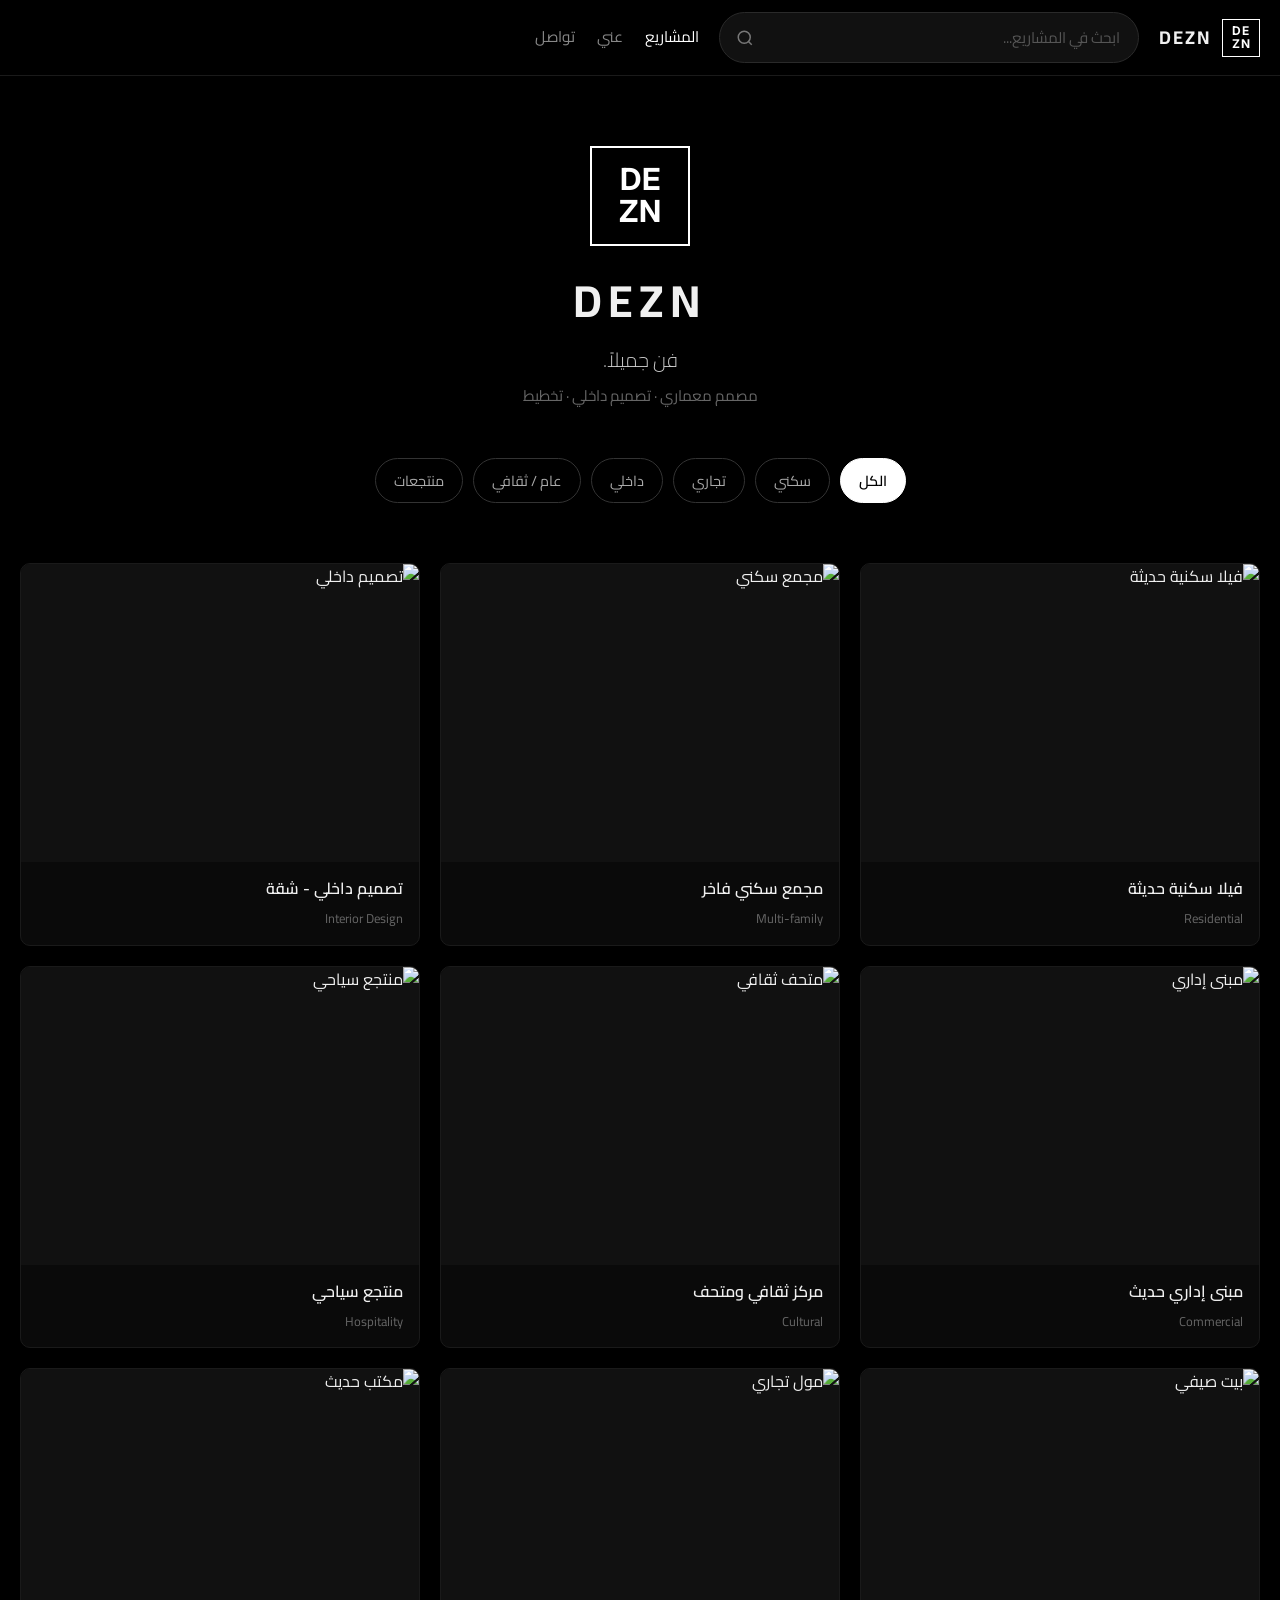
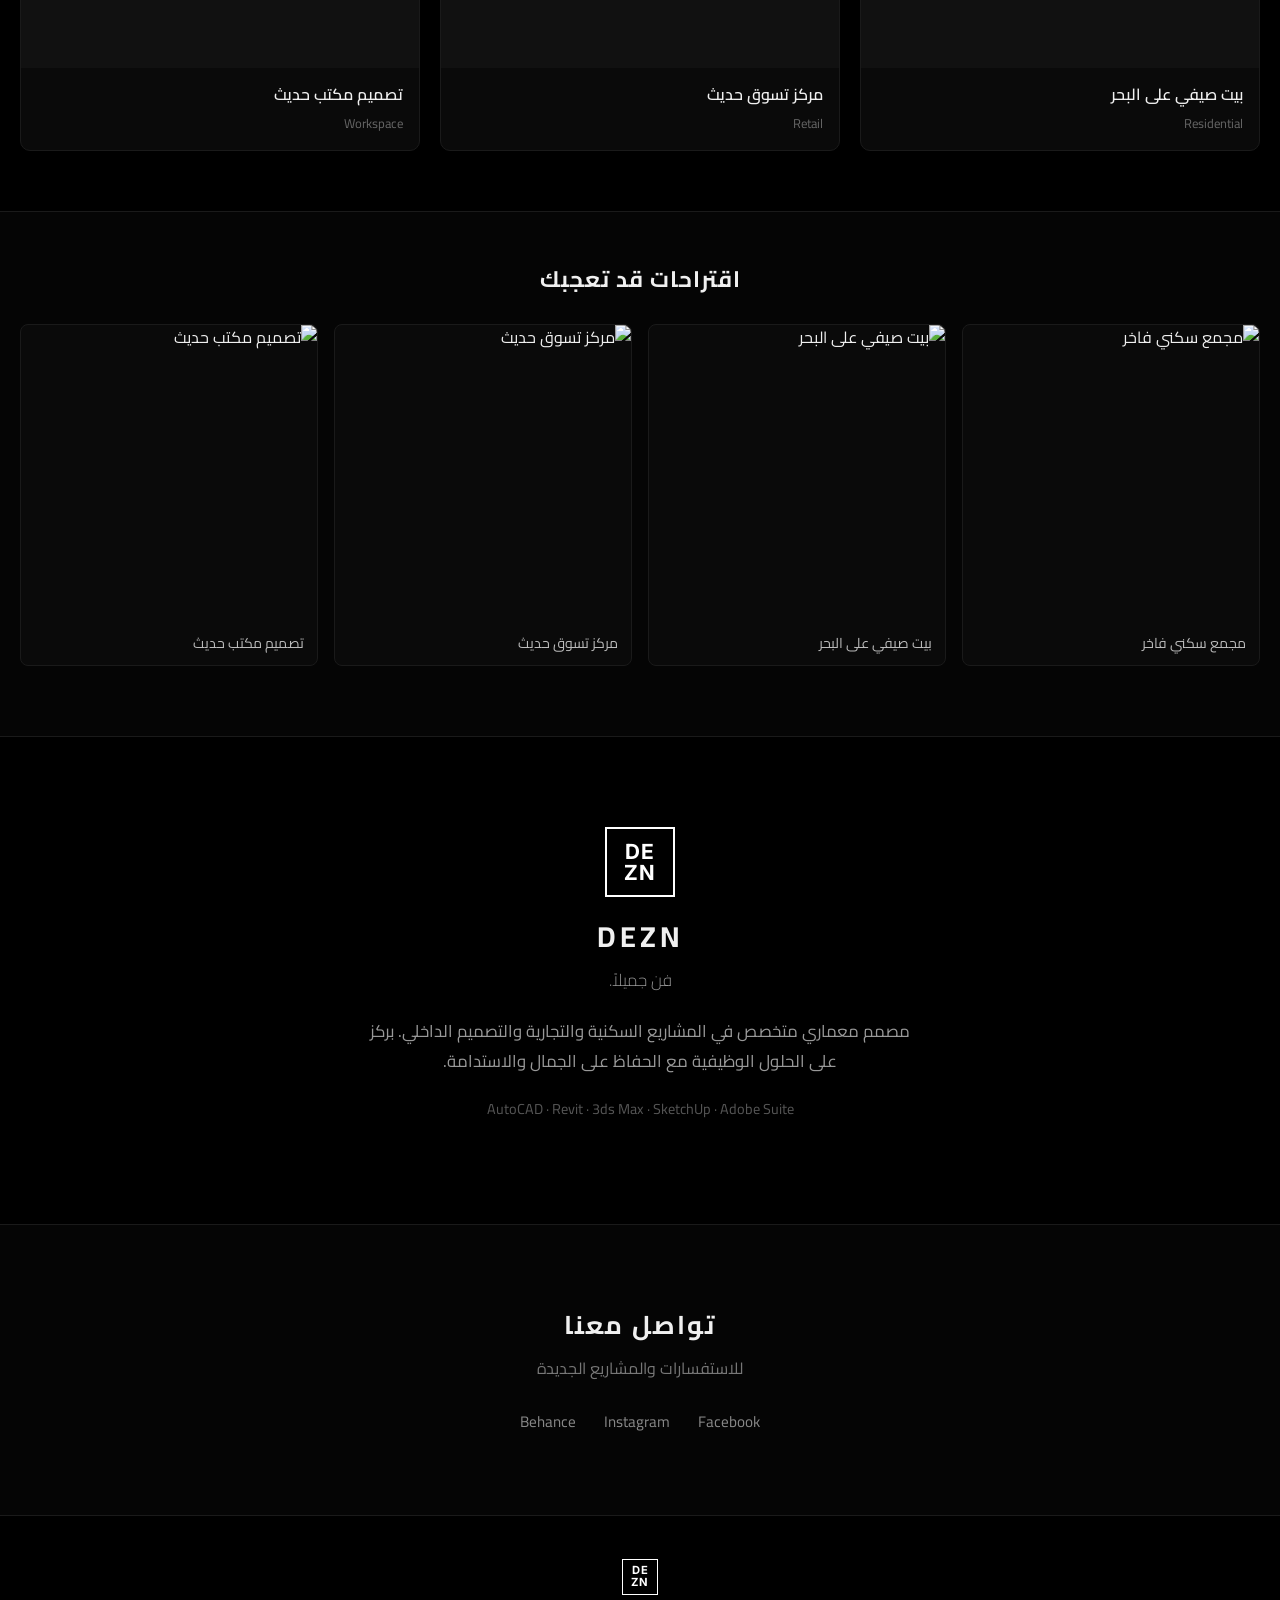
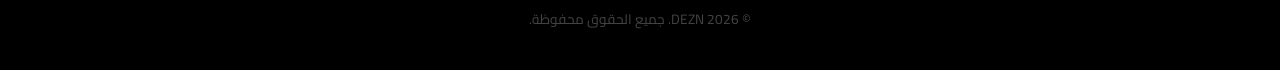
==== index.html @ ad0b00a6 "dezn-portfolio" ====
<!DOCTYPE html>
<html lang="ar" dir="rtl">
<head>
  <meta charset="UTF-8">
  <meta name="viewport" content="width=device-width, initial-scale=1.0">
  <title>DEZN | مصمم معماري</title>
  <meta name="description" content="DEZN - مصمم معماري. فن جميلاً.">
  <link rel="stylesheet" href="style.css">
  <link rel="preconnect" href="https://fonts.googleapis.com">
  <link rel="preconnect" href="https://fonts.gstatic.com" crossorigin>
  <link href="https://fonts.googleapis.com/css2?family=Cairo:wght@300;400;600;700&family=Inter:wght@400;600;700&display=swap" rel="stylesheet">
</head>
<body>
  <header class="header">
    <div class="container header-inner">
      <a href="index.html" class="logo">
        <div class="logo-box">DE<br>ZN</div>
        <span class="logo-text">DEZN</span>
      </a>
      
      <div class="search-box">
        <input type="text" id="searchInput" placeholder="ابحث في المشاريع..." autocomplete="off">
        <button id="searchBtn" aria-label="بحث">
          <svg width="18" height="18" viewBox="0 0 24 24" fill="none" stroke="currentColor" stroke-width="2">
            <circle cx="11" cy="11" r="8"></circle>
            <path d="m21 21-4.35-4.35"></path>
          </svg>
        </button>
      </div>

      <nav class="nav">
        <a href="index.html" class="active">المشاريع</a>
        <a href="#about">عني</a>
        <a href="#contact">تواصل</a>
      </nav>
    </div>
  </header>

  <section class="hero">
    <div class="container">
      <div class="hero-logo">
        <div class="logo-box large">DE<br>ZN</div>
      </div>
      <h1>DEZN</h1>
      <p class="tagline">فن جميلاً.</p>
      <p class="subtitle">مصمم معماري · تصميم داخلي · تخطيط</p>
    </div>
  </section>

  <section class="filters-section">
    <div class="container">
      <div class="filters">
        <button class="filter-btn active" data-filter="all">الكل</button>
        <button class="filter-btn" data-filter="residential">سكني</button>
        <button class="filter-btn" data-filter="commercial">تجاري</button>
        <button class="filter-btn" data-filter="interior">داخلي</button>
        <button class="filter-btn" data-filter="public">عام / ثقافي</button>
        <button class="filter-btn" data-filter="landscape">منتجعات</button>
      </div>
      <p id="resultsInfo" class="results-info"></p>
    </div>
  </section>

  <section class="projects">
    <div class="container">
      <div class="projects-grid" id="projectsGrid">

        <a href="project.html" class="project-card" data-category="residential" data-tags="فيلا سكنية حديثة منزل">
          <div class="project-image">
            <img src="https://images.unsplash.com/photo-1487958449943-2429e8be8624?w=800&h=600&fit=crop" alt="فيلا سكنية حديثة" loading="lazy">
          </div>
          <div class="project-info">
            <h3>فيلا سكنية حديثة</h3>
            <span>Residential</span>
          </div>
        </a>

        <a href="project.html" class="project-card" data-category="residential" data-tags="مجمع سكني فاخر شقق">
          <div class="project-image">
            <img src="https://images.unsplash.com/photo-1600585154340-be6161a56a0c?w=800&h=600&fit=crop" alt="مجمع سكني" loading="lazy">
          </div>
          <div class="project-info">
            <h3>مجمع سكني فاخر</h3>
            <span>Multi-family</span>
          </div>
        </a>

        <a href="project.html" class="project-card" data-category="interior" data-tags="تصميم داخلي شقة">
          <div class="project-image">
            <img src="https://images.unsplash.com/photo-1600607687939-ce8a6c25118c?w=800&h=600&fit=crop" alt="تصميم داخلي" loading="lazy">
          </div>
          <div class="project-info">
            <h3>تصميم داخلي - شقة</h3>
            <span>Interior Design</span>
          </div>
        </a>

        <a href="project.html" class="project-card" data-category="commercial" data-tags="مبنى إداري مكتب">
          <div class="project-image">
            <img src="https://images.unsplash.com/photo-1497366216548-37526070297c?w=800&h=600&fit=crop" alt="مبنى إداري" loading="lazy">
          </div>
          <div class="project-info">
            <h3>مبنى إداري حديث</h3>
            <span>Commercial</span>
          </div>
        </a>

        <a href="project.html" class="project-card" data-category="public" data-tags="مركز ثقافي متحف">
          <div class="project-image">
            <img src="https://images.unsplash.com/photo-1600566753086-00f18fb6b3ea?w=800&h=600&fit=crop" alt="متحف ثقافي" loading="lazy">
          </div>
          <div class="project-info">
            <h3>مركز ثقافي ومتحف</h3>
            <span>Cultural</span>
          </div>
        </a>

        <a href="project.html" class="project-card" data-category="landscape" data-tags="منتجع سياحي">
          <div class="project-image">
            <img src="https://images.unsplash.com/photo-1600047509807-ba8f99d2cdde?w=800&h=600&fit=crop" alt="منتجع سياحي" loading="lazy">
          </div>
          <div class="project-info">
            <h3>منتجع سياحي</h3>
            <span>Hospitality</span>
          </div>
        </a>

        <a href="project.html" class="project-card" data-category="residential" data-tags="بيت صيفي">
          <div class="project-image">
            <img src="https://images.unsplash.com/photo-1600596542815-ffad4c1539a9?w=800&h=600&fit=crop" alt="بيت صيفي" loading="lazy">
          </div>
          <div class="project-info">
            <h3>بيت صيفي على البحر</h3>
            <span>Residential</span>
          </div>
        </a>

        <a href="project.html" class="project-card" data-category="commercial" data-tags="مول تجاري">
          <div class="project-image">
            <img src="https://images.unsplash.com/photo-1486406146926-c627a92ad1ab?w=800&h=600&fit=crop" alt="مول تجاري" loading="lazy">
          </div>
          <div class="project-info">
            <h3>مركز تسوق حديث</h3>
            <span>Retail</span>
          </div>
        </a>

        <a href="project.html" class="project-card" data-category="interior" data-tags="مكتب تصميم">
          <div class="project-image">
            <img src="https://images.unsplash.com/photo-1497366754035-f200968a6e72?w=800&h=600&fit=crop" alt="مكتب حديث" loading="lazy">
          </div>
          <div class="project-info">
            <h3>تصميم مكتب حديث</h3>
            <span>Workspace</span>
          </div>
        </a>

      </div>

      <div id="noResults" class="no-results" style="display: none;">
        <p>مفيش نتائج مطابقة لبحثك</p>
        <button onclick="resetAll()">عرض كل المشاريع</button>
      </div>
    </div>
  </section>

  <section class="suggestions" id="suggestionsSection">
    <div class="container">
      <h2 class="section-title">اقتراحات قد تعجبك</h2>
      <div class="suggestions-grid" id="suggestionsGrid"></div>
    </div>
  </section>

  <section id="about" class="about">
    <div class="container">
      <div class="about-content">
        <div class="logo-box medium">DE<br>ZN</div>
        <h2>DEZN</h2>
        <p class="tagline">فن جميلاً.</p>
        <p>
          مصمم معماري متخصص في المشاريع السكنية والتجارية والتصميم الداخلي.
          بركز على الحلول الوظيفية مع الحفاظ على الجمال والاستدامة.
        </p>
        <p class="tools">AutoCAD · Revit · 3ds Max · SketchUp · Adobe Suite</p>
      </div>
    </div>
  </section>

  <section id="contact" class="contact">
    <div class="container">
      <h2>تواصل معنا</h2>
      <p>للاستفسارات والمشاريع الجديدة</p>
      <div class="socials">
        <a href="https://www.facebook.com/Dezn1/" target="_blank" rel="noopener">Facebook</a>
        <a href="#" target="_blank">Instagram</a>
        <a href="#" target="_blank">Behance</a>
      </div>
    </div>
  </section>

  <footer class="footer">
    <div class="container">
      <div class="footer-logo">
        <div class="logo-box small">DE<br>ZN</div>
      </div>
      <p>© 2026 DEZN. جميع الحقوق محفوظة.</p>
    </div>
  </footer>

  <script src="script.js"></script>
</body>
</html>
---- style.css ----
* { margin: 0; padding: 0; box-sizing: border-box; }

body {
  font-family: 'Cairo', 'Inter', sans-serif;
  background-color: #000;
  color: #f0f0f0;
  line-height: 1.6;
  direction: rtl;
}

a { text-decoration: none; color: inherit; }
img { max-width: 100%; display: block; }

.container {
  max-width: 1280px;
  margin: 0 auto;
  padding: 0 20px;
}

/* Logo Box - matching Facebook DEZN style */
.logo-box {
  display: inline-flex;
  align-items: center;
  justify-content: center;
  border: 2px solid #fff;
  font-family: 'Inter', sans-serif;
  font-weight: 700;
  line-height: 1.05;
  text-align: center;
  letter-spacing: 1px;
  color: #fff;
  background: transparent;
}

.logo-box.small { width: 36px; height: 36px; font-size: 0.7rem; border-width: 1.5px; }
.logo-box.medium { width: 70px; height: 70px; font-size: 1.3rem; border-width: 2px; margin-bottom: 16px; }
.logo-box.large { width: 100px; height: 100px; font-size: 1.9rem; border-width: 2.5px; margin-bottom: 20px; }

/* Header */
.header {
  position: sticky;
  top: 0;
  background: rgba(0, 0, 0, 0.92);
  backdrop-filter: blur(14px);
  border-bottom: 1px solid #1a1a1a;
  z-index: 100;
  padding: 12px 0;
}

.header-inner {
  display: flex;
  align-items: center;
  gap: 20px;
}

.logo {
  display: flex;
  align-items: center;
  gap: 10px;
}

.logo .logo-box {
  width: 38px;
  height: 38px;
  font-size: 0.75rem;
  border-width: 1.5px;
}

.logo-text {
  font-weight: 700;
  font-size: 1.15rem;
  letter-spacing: 2px;
}

.search-box {
  flex: 1;
  max-width: 420px;
  display: flex;
  background: #111;
  border: 1px solid #2a2a2a;
  border-radius: 50px;
  overflow: hidden;
  transition: border-color 0.25s;
}

.search-box:focus-within { border-color: #555; }

.search-box input {
  flex: 1;
  background: transparent;
  border: none;
  outline: none;
  padding: 10px 18px;
  color: #fff;
  font-family: 'Cairo', sans-serif;
  font-size: 0.95rem;
}

.search-box input::placeholder { color: #555; }

.search-box button {
  background: transparent;
  border: none;
  padding: 0 16px;
  color: #777;
  cursor: pointer;
  display: flex;
  align-items: center;
}

.search-box button:hover { color: #fff; }

.nav { display: flex; gap: 22px; }
.nav a { font-size: 0.95rem; color: #888; transition: color 0.25s; }
.nav a:hover, .nav a.active { color: #fff; }

/* Hero */
.hero {
  padding: 70px 0 40px;
  text-align: center;
  background: #000;
}

.hero-logo { display: flex; justify-content: center; }

.hero h1 {
  font-size: 2.8rem;
  font-weight: 700;
  letter-spacing: 6px;
  margin-bottom: 6px;
}

.tagline {
  font-size: 1.25rem;
  color: #ccc;
  font-weight: 300;
  margin-bottom: 8px;
}

.subtitle { font-size: 0.95rem; color: #666; }

/* Filters */
.filters-section { padding: 10px 0 20px; }

.filters {
  display: flex;
  flex-wrap: wrap;
  gap: 10px;
  justify-content: center;
  margin-bottom: 10px;
}

.filter-btn {
  background: transparent;
  border: 1px solid #333;
  color: #aaa;
  padding: 8px 18px;
  border-radius: 50px;
  font-family: 'Cairo', sans-serif;
  font-size: 0.9rem;
  cursor: pointer;
  transition: all 0.25s;
}

.filter-btn:hover { border-color: #666; color: #fff; }

.filter-btn.active {
  background: #fff;
  color: #000;
  border-color: #fff;
  font-weight: 600;
}

.results-info {
  text-align: center;
  color: #666;
  font-size: 0.9rem;
  min-height: 20px;
}

/* Projects */
.projects { padding: 10px 0 60px; }

.projects-grid {
  display: grid;
  grid-template-columns: repeat(3, 1fr);
  gap: 20px;
}

.project-card {
  background: #0a0a0a;
  border: 1px solid #1a1a1a;
  border-radius: 10px;
  overflow: hidden;
  transition: transform 0.3s, border-color 0.3s;
  display: block;
}

.project-card:hover {
  transform: translateY(-5px);
  border-color: #333;
}

.project-card.hidden { display: none; }

.project-image {
  aspect-ratio: 4 / 3;
  overflow: hidden;
  background: #111;
}

.project-image img {
  width: 100%;
  height: 100%;
  object-fit: cover;
  transition: transform 0.5s;
}

.project-card:hover .project-image img { transform: scale(1.05); }

.project-info { padding: 14px 16px; }
.project-info h3 { font-size: 1rem; font-weight: 600; margin-bottom: 3px; }
.project-info span { font-size: 0.8rem; color: #666; }

.no-results {
  text-align: center;
  padding: 60px 20px;
  color: #666;
}

.no-results button {
  margin-top: 16px;
  background: #fff;
  color: #000;
  border: none;
  padding: 10px 24px;
  border-radius: 50px;
  font-family: 'Cairo', sans-serif;
  font-weight: 600;
  cursor: pointer;
}

/* Suggestions */
.suggestions {
  padding: 50px 0 70px;
  background: #050505;
  border-top: 1px solid #1a1a1a;
}

.section-title {
  font-size: 1.4rem;
  margin-bottom: 26px;
  text-align: center;
  letter-spacing: 1px;
}

.suggestions-grid {
  display: grid;
  grid-template-columns: repeat(4, 1fr);
  gap: 16px;
}

.suggestion-card {
  background: #0a0a0a;
  border: 1px solid #1a1a1a;
  border-radius: 8px;
  overflow: hidden;
  transition: transform 0.25s, border-color 0.25s;
}

.suggestion-card:hover {
  transform: translateY(-4px);
  border-color: #333;
}

.suggestion-card img {
  width: 100%;
  aspect-ratio: 1;
  object-fit: cover;
}

.suggestion-card p {
  padding: 11px 13px;
  font-size: 0.88rem;
  color: #bbb;
}

/* About */
.about {
  padding: 90px 0;
  text-align: center;
  border-top: 1px solid #1a1a1a;
}

.about-content { max-width: 560px; margin: 0 auto; }

.about h2 {
  font-size: 1.8rem;
  letter-spacing: 4px;
  margin-bottom: 6px;
}

.about .tagline { margin-bottom: 20px; }

.about p {
  color: #999;
  font-size: 1.05rem;
  line-height: 1.8;
  margin-bottom: 12px;
}

.about .tools {
  color: #555;
  font-size: 0.9rem;
  margin-top: 20px;
}

/* Contact */
.contact {
  padding: 80px 0;
  text-align: center;
  background: #050505;
  border-top: 1px solid #1a1a1a;
}

.contact h2 {
  font-size: 1.6rem;
  margin-bottom: 10px;
  letter-spacing: 2px;
}

.contact p { color: #777; margin-bottom: 28px; }

.socials {
  display: flex;
  justify-content: center;
  gap: 28px;
}

.socials a {
  color: #888;
  font-size: 0.95rem;
  transition: color 0.25s;
  border-bottom: 1px solid transparent;
}

.socials a:hover {
  color: #fff;
  border-bottom-color: #fff;
}

/* Footer */
.footer {
  padding: 40px 0;
  border-top: 1px solid #1a1a1a;
  text-align: center;
}

.footer-logo { margin-bottom: 14px; }
.footer p { font-size: 0.85rem; color: #444; }

/* Project Page */
.project-hero {
  padding: 50px 0 30px;
  text-align: center;
}

.project-hero h1 { font-size: 2.2rem; margin-bottom: 8px; }
.project-hero .meta { color: #666; font-size: 0.95rem; }

.project-content {
  max-width: 900px;
  margin: 0 auto;
  padding: 0 20px 60px;
}

.project-content img {
  width: 100%;
  border-radius: 8px;
  margin-bottom: 26px;
  border: 1px solid #1a1a1a;
}

.project-content p {
  color: #aaa;
  font-size: 1.05rem;
  line-height: 1.85;
  margin-bottom: 16px;
}

.back-link {
  display: inline-block;
  margin-bottom: 24px;
  color: #666;
  font-size: 0.95rem;
  transition: color 0.25s;
}

.back-link:hover { color: #fff; }

/* Responsive */
@media (max-width: 1000px) {
  .projects-grid { grid-template-columns: repeat(2, 1fr); }
  .suggestions-grid { grid-template-columns: repeat(3, 1fr); }
  .header-inner { flex-wrap: wrap; }
  .search-box { order: 3; max-width: 100%; width: 100%; }
}

@media (max-width: 640px) {
  .projects-grid { grid-template-columns: 1fr; }
  .suggestions-grid { grid-template-columns: repeat(2, 1fr); }
  .hero h1 { font-size: 2.1rem; letter-spacing: 4px; }
  .logo-text { display: none; }
  .nav { gap: 14px; }
  .filter-btn { padding: 7px 14px; font-size: 0.85rem; }
}
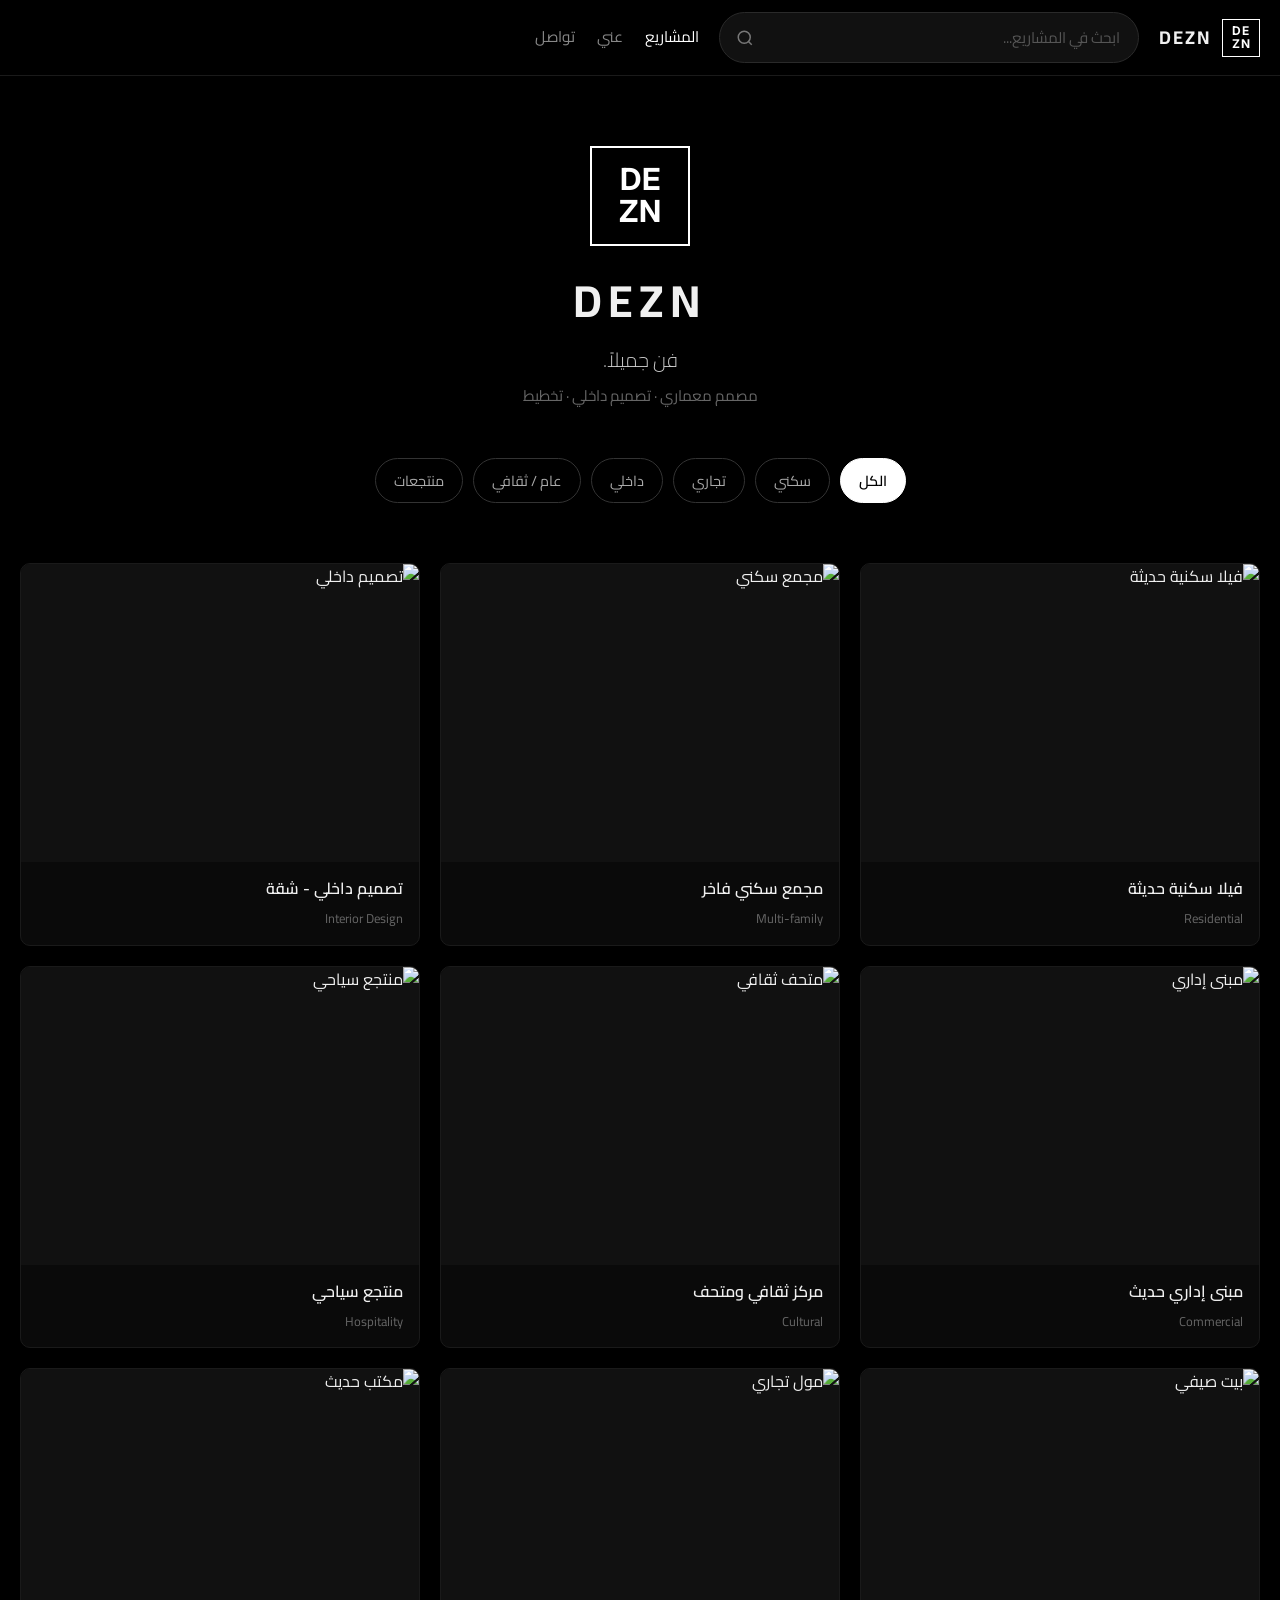
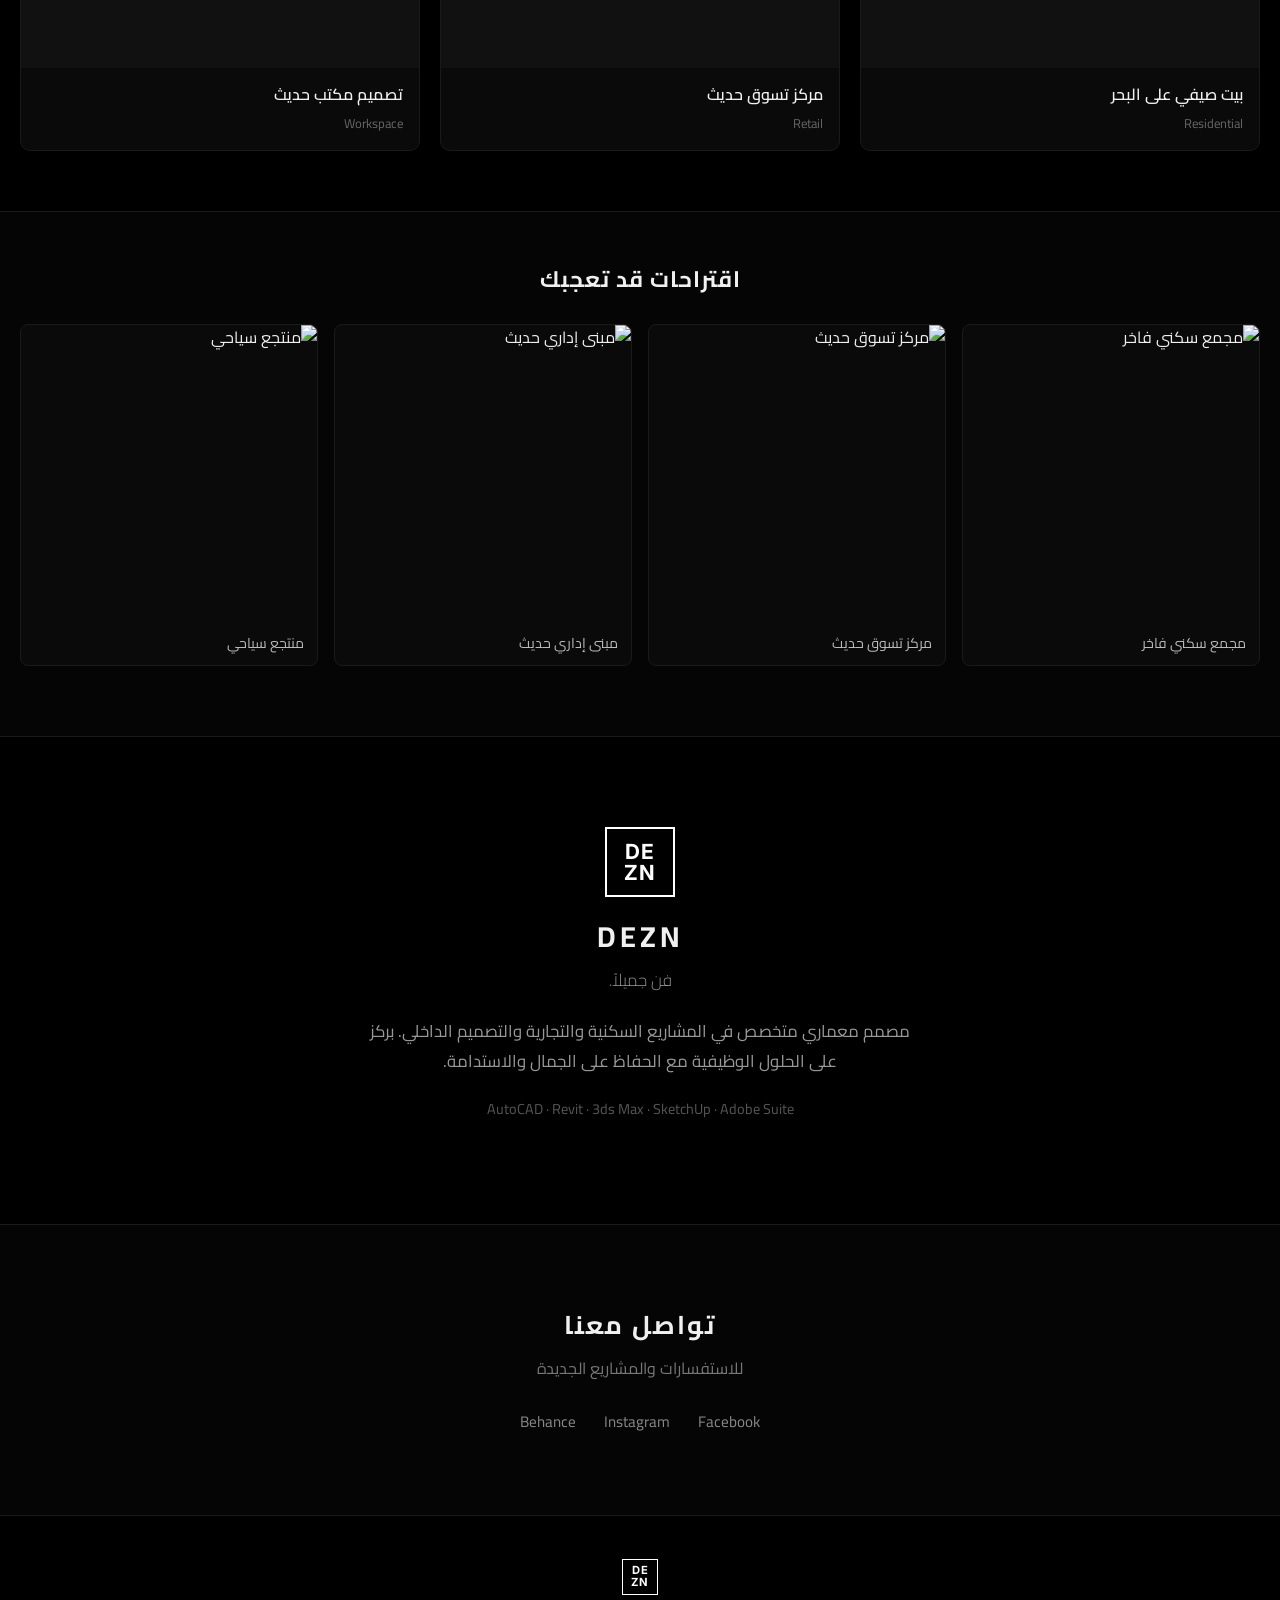
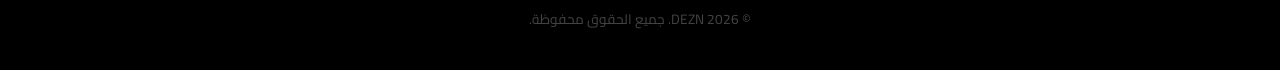
==== commit c310146e: "Add files via upload" ====
--- a/index.html
+++ b/index.html
@@ -192,8 +192,8 @@
       <p>للاستفسارات والمشاريع الجديدة</p>
       <div class="socials">
         <a href="https://www.facebook.com/Dezn1/" target="_blank" rel="noopener">Facebook</a>
-        <a href="#" target="_blank">Instagram</a>
-        <a href="#" target="_blank">Behance</a>
+        <a href="https://www.instagram.com/dezncore/" target="_blank" rel="noopener">Instagram</a>
+        <a href="https://www.behance.net/ahmedreda477" target="_blank" rel="noopener">Behance</a>
       </div>
     </div>
   </section>
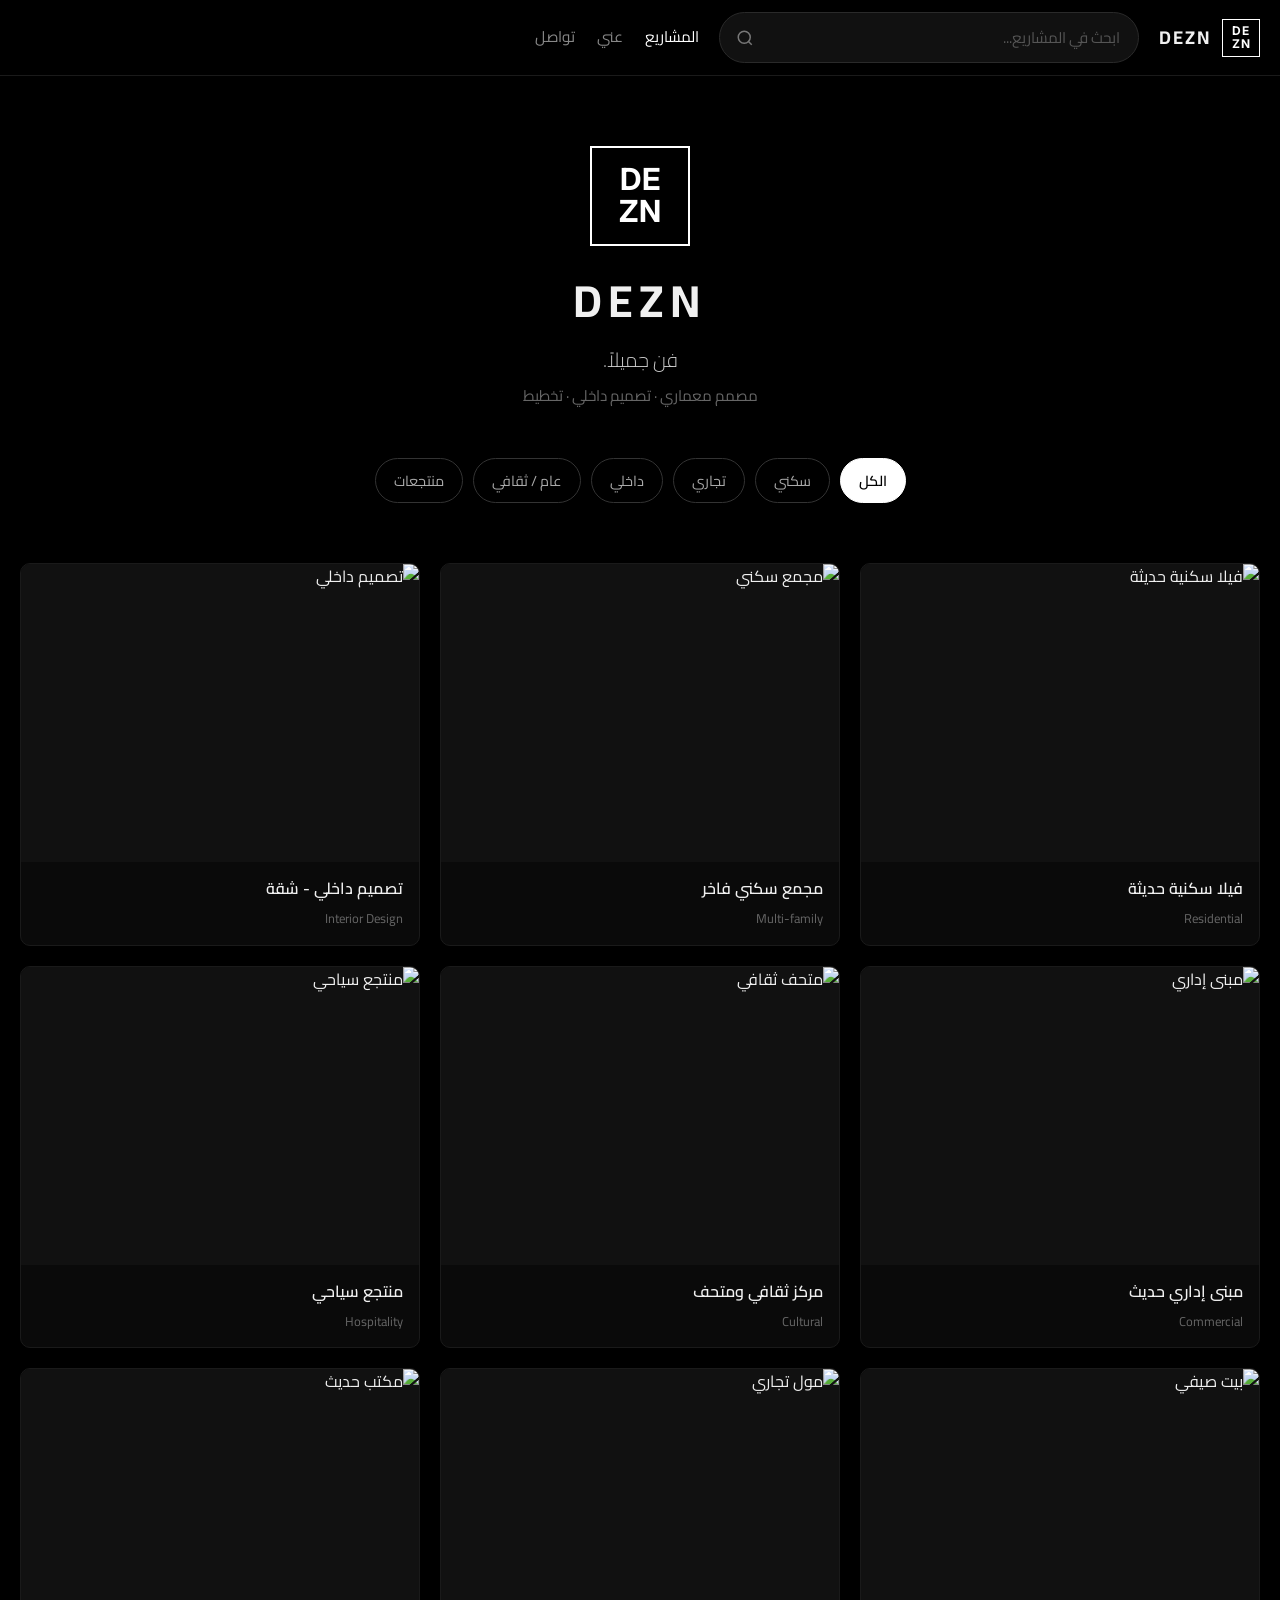
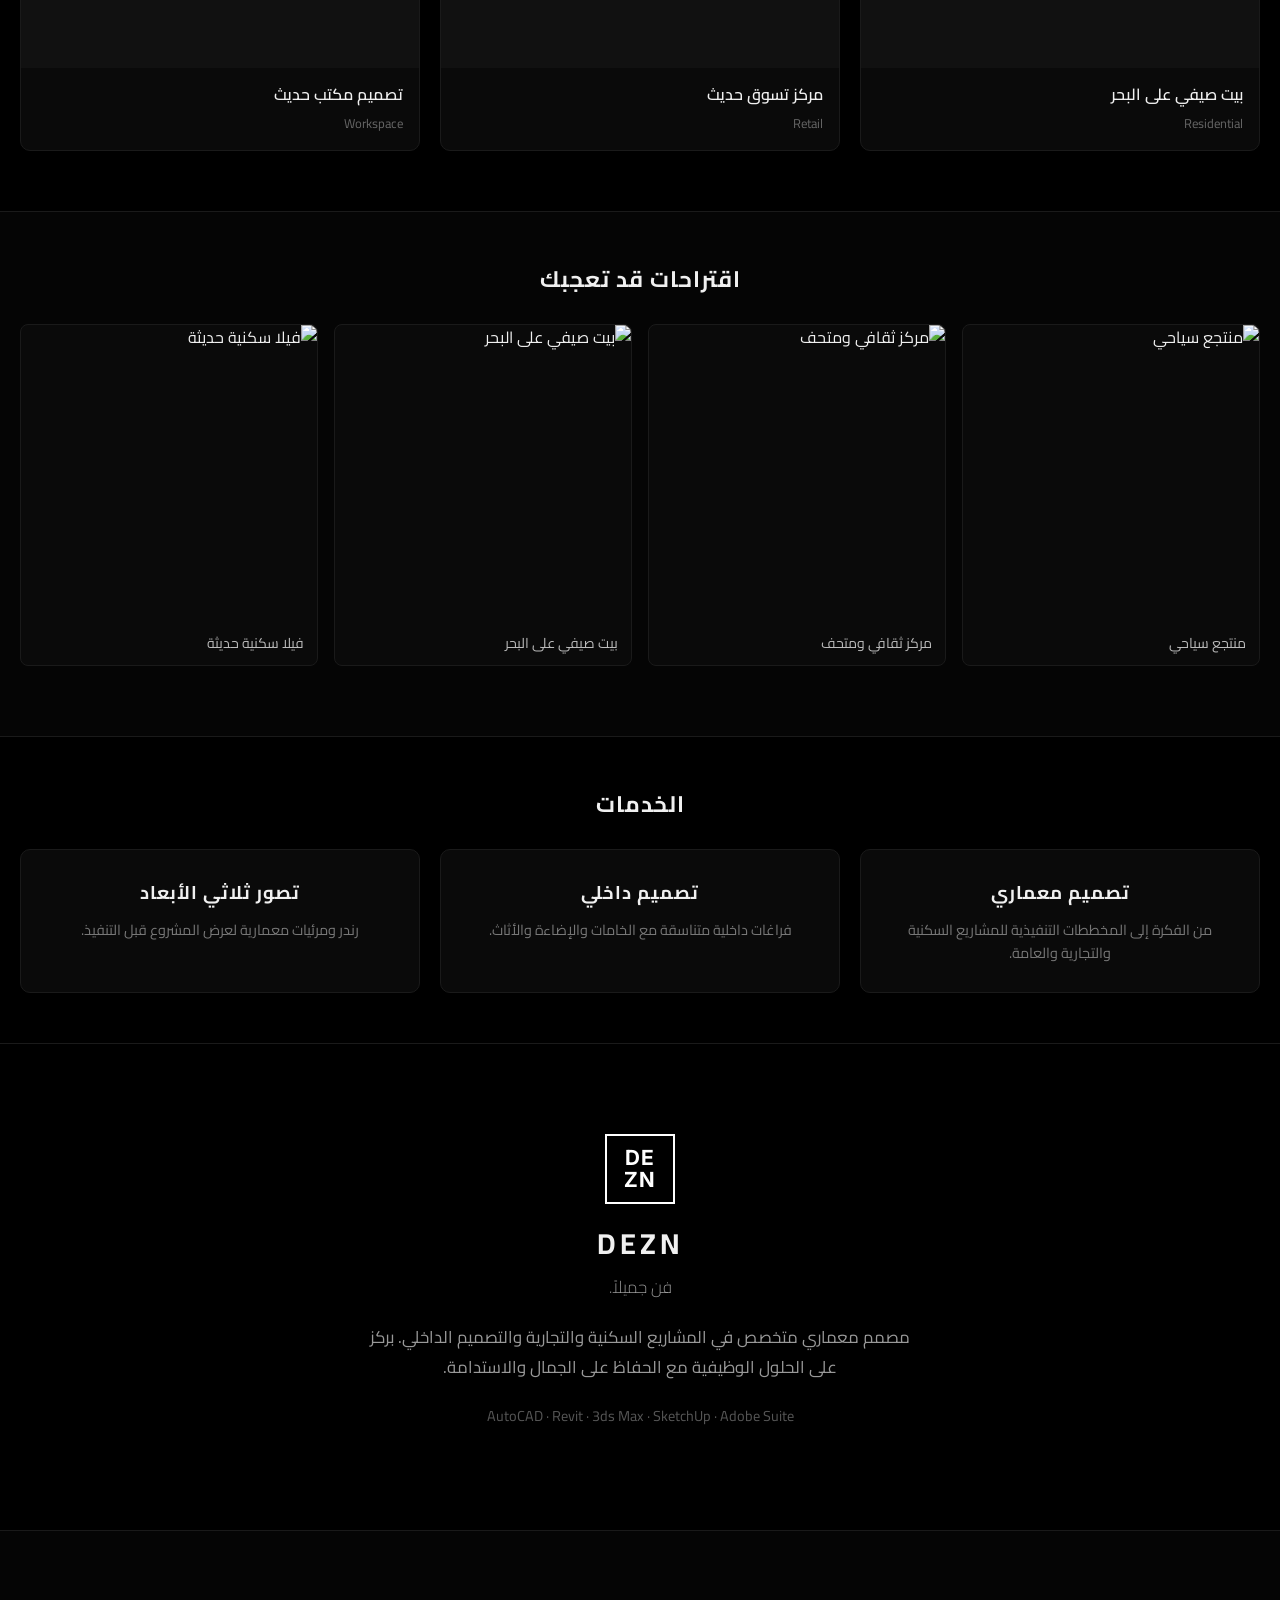
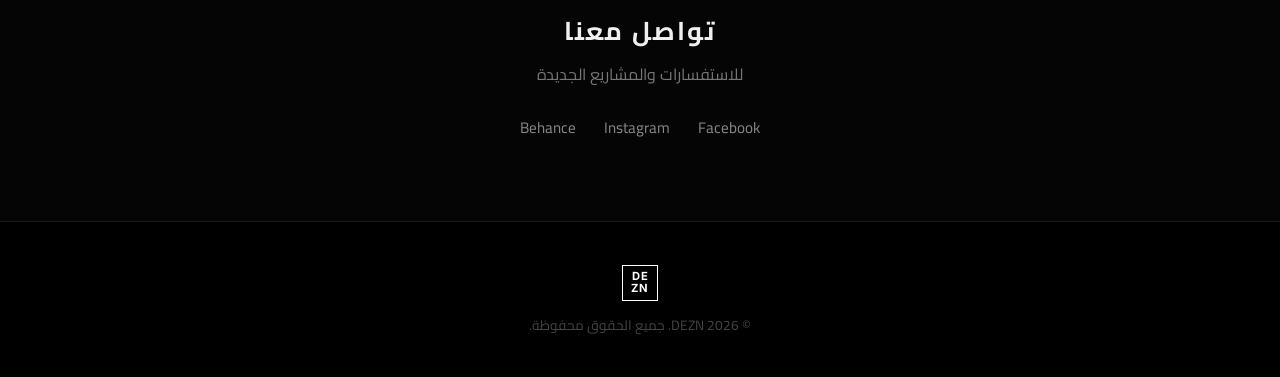
==== commit 6fe12343: "Add files via upload" ====
--- a/index.html
+++ b/index.html
@@ -31,7 +31,7 @@
       <nav class="nav">
         <a href="index.html" class="active">المشاريع</a>
         <a href="#about">عني</a>
-        <a href="#contact">تواصل</a>
+        <a href="contact.html">تواصل</a>
       </nav>
     </div>
   </header>
@@ -65,7 +65,7 @@
     <div class="container">
       <div class="projects-grid" id="projectsGrid">
 
-        <a href="project.html" class="project-card" data-category="residential" data-tags="فيلا سكنية حديثة منزل">
+        <a href="project.html?id=villa" class="project-card" data-category="residential" data-tags="فيلا سكنية حديثة منزل">
           <div class="project-image">
             <img src="https://images.unsplash.com/photo-1487958449943-2429e8be8624?w=800&h=600&fit=crop" alt="فيلا سكنية حديثة" loading="lazy">
           </div>
@@ -75,7 +75,7 @@
           </div>
         </a>
 
-        <a href="project.html" class="project-card" data-category="residential" data-tags="مجمع سكني فاخر شقق">
+        <a href="project.html?id=complex" class="project-card" data-category="residential" data-tags="مجمع سكني فاخر شقق">
           <div class="project-image">
             <img src="https://images.unsplash.com/photo-1600585154340-be6161a56a0c?w=800&h=600&fit=crop" alt="مجمع سكني" loading="lazy">
           </div>
@@ -85,7 +85,7 @@
           </div>
         </a>
 
-        <a href="project.html" class="project-card" data-category="interior" data-tags="تصميم داخلي شقة">
+        <a href="project.html?id=apartment" class="project-card" data-category="interior" data-tags="تصميم داخلي شقة">
           <div class="project-image">
             <img src="https://images.unsplash.com/photo-1600607687939-ce8a6c25118c?w=800&h=600&fit=crop" alt="تصميم داخلي" loading="lazy">
           </div>
@@ -95,7 +95,7 @@
           </div>
         </a>
 
-        <a href="project.html" class="project-card" data-category="commercial" data-tags="مبنى إداري مكتب">
+        <a href="project.html?id=office" class="project-card" data-category="commercial" data-tags="مبنى إداري مكتب">
           <div class="project-image">
             <img src="https://images.unsplash.com/photo-1497366216548-37526070297c?w=800&h=600&fit=crop" alt="مبنى إداري" loading="lazy">
           </div>
@@ -105,7 +105,7 @@
           </div>
         </a>
 
-        <a href="project.html" class="project-card" data-category="public" data-tags="مركز ثقافي متحف">
+        <a href="project.html?id=museum" class="project-card" data-category="public" data-tags="مركز ثقافي متحف">
           <div class="project-image">
             <img src="https://images.unsplash.com/photo-1600566753086-00f18fb6b3ea?w=800&h=600&fit=crop" alt="متحف ثقافي" loading="lazy">
           </div>
@@ -115,7 +115,7 @@
           </div>
         </a>
 
-        <a href="project.html" class="project-card" data-category="landscape" data-tags="منتجع سياحي">
+        <a href="project.html?id=resort" class="project-card" data-category="landscape" data-tags="منتجع سياحي">
           <div class="project-image">
             <img src="https://images.unsplash.com/photo-1600047509807-ba8f99d2cdde?w=800&h=600&fit=crop" alt="منتجع سياحي" loading="lazy">
           </div>
@@ -125,7 +125,7 @@
           </div>
         </a>
 
-        <a href="project.html" class="project-card" data-category="residential" data-tags="بيت صيفي">
+        <a href="project.html?id=beach" class="project-card" data-category="residential" data-tags="بيت صيفي">
           <div class="project-image">
             <img src="https://images.unsplash.com/photo-1600596542815-ffad4c1539a9?w=800&h=600&fit=crop" alt="بيت صيفي" loading="lazy">
           </div>
@@ -135,7 +135,7 @@
           </div>
         </a>
 
-        <a href="project.html" class="project-card" data-category="commercial" data-tags="مول تجاري">
+        <a href="project.html?id=mall" class="project-card" data-category="commercial" data-tags="مول تجاري">
           <div class="project-image">
             <img src="https://images.unsplash.com/photo-1486406146926-c627a92ad1ab?w=800&h=600&fit=crop" alt="مول تجاري" loading="lazy">
           </div>
@@ -145,7 +145,7 @@
           </div>
         </a>
 
-        <a href="project.html" class="project-card" data-category="interior" data-tags="مكتب تصميم">
+        <a href="project.html?id=workspace" class="project-card" data-category="interior" data-tags="مكتب تصميم">
           <div class="project-image">
             <img src="https://images.unsplash.com/photo-1497366754035-f200968a6e72?w=800&h=600&fit=crop" alt="مكتب حديث" loading="lazy">
           </div>
@@ -168,6 +168,27 @@
     <div class="container">
       <h2 class="section-title">اقتراحات قد تعجبك</h2>
       <div class="suggestions-grid" id="suggestionsGrid"></div>
+    </div>
+  </section>
+
+  
+  <section class="services" id="services">
+    <div class="container">
+      <h2 class="section-title">الخدمات</h2>
+      <div class="services-grid">
+        <div class="service-card">
+          <h3>تصميم معماري</h3>
+          <p>من الفكرة إلى المخططات التنفيذية للمشاريع السكنية والتجارية والعامة.</p>
+        </div>
+        <div class="service-card">
+          <h3>تصميم داخلي</h3>
+          <p>فراغات داخلية متناسقة مع الخامات والإضاءة والأثاث.</p>
+        </div>
+        <div class="service-card">
+          <h3>تصور ثلاثي الأبعاد</h3>
+          <p>رندر ومرئيات معمارية لعرض المشروع قبل التنفيذ.</p>
+        </div>
+      </div>
     </div>
   </section>
 
--- a/style.css
+++ b/style.css
@@ -414,3 +414,226 @@
   .nav { gap: 14px; }
   .filter-btn { padding: 7px 14px; font-size: 0.85rem; }
 }
+
+/* ===== Extended pages ===== */
+.page-hero {
+  padding: 50px 0 30px;
+  text-align: center;
+  border-bottom: 1px solid #1a1a1a;
+}
+.page-hero h1 {
+  font-size: clamp(1.8rem, 4vw, 2.4rem);
+  letter-spacing: 2px;
+  margin-bottom: 8px;
+}
+.page-hero .meta { color: #666; font-size: 0.95rem; }
+
+.breadcrumb {
+  display: flex; flex-wrap: wrap; gap: 8px; align-items: center;
+  font-size: 0.85rem; color: #666; margin-bottom: 20px;
+}
+.breadcrumb a { color: #888; transition: color 0.25s; }
+.breadcrumb a:hover { color: #fff; }
+.breadcrumb span { color: #444; }
+
+.project-layout {
+  max-width: 1000px;
+  margin: 0 auto;
+  padding: 30px 20px 70px;
+}
+.project-main-img {
+  width: 100%;
+  border-radius: 10px;
+  border: 1px solid #1a1a1a;
+  margin-bottom: 28px;
+  aspect-ratio: 16/10;
+  object-fit: cover;
+  background: #111;
+}
+.project-gallery {
+  display: grid;
+  grid-template-columns: 1fr 1fr;
+  gap: 14px;
+  margin: 28px 0;
+}
+.project-gallery img {
+  width: 100%;
+  aspect-ratio: 4/3;
+  object-fit: cover;
+  border-radius: 8px;
+  border: 1px solid #1a1a1a;
+  background: #111;
+  cursor: pointer;
+  transition: opacity 0.3s, transform 0.3s;
+}
+.project-gallery img:hover { opacity: 0.9; transform: scale(1.01); }
+
+.project-body { color: #aaa; font-size: 1.05rem; line-height: 1.85; }
+.project-body p { margin-bottom: 16px; }
+.project-body strong { color: #ddd; }
+.project-body ul {
+  margin: 12px 0 20px 0;
+  padding-right: 22px;
+  color: #999;
+}
+.project-body li { margin-bottom: 6px; }
+
+.specs {
+  display: grid;
+  grid-template-columns: repeat(auto-fill, minmax(140px, 1fr));
+  gap: 12px;
+  margin: 28px 0;
+  padding: 20px;
+  background: #0a0a0a;
+  border: 1px solid #1a1a1a;
+  border-radius: 10px;
+}
+.spec-item { text-align: center; }
+.spec-item strong {
+  display: block;
+  font-size: 0.75rem;
+  color: #666;
+  letter-spacing: 0.06em;
+  margin-bottom: 4px;
+  font-weight: 400;
+}
+.spec-item span { font-size: 1rem; color: #eee; }
+
+.related {
+  padding: 50px 0 70px;
+  border-top: 1px solid #1a1a1a;
+  background: #050505;
+}
+.related h2 {
+  text-align: center;
+  font-size: 1.3rem;
+  margin-bottom: 28px;
+  letter-spacing: 1px;
+}
+.related-grid {
+  display: grid;
+  grid-template-columns: repeat(auto-fill, minmax(220px, 1fr));
+  gap: 16px;
+}
+
+/* Contact form page */
+.contact-page {
+  max-width: 640px;
+  margin: 0 auto;
+  padding: 40px 20px 80px;
+}
+.contact-page .intro {
+  text-align: center;
+  color: #888;
+  margin-bottom: 36px;
+  font-size: 1.05rem;
+}
+.form-group { margin-bottom: 18px; }
+.form-group label {
+  display: block;
+  font-size: 0.85rem;
+  color: #777;
+  margin-bottom: 6px;
+}
+.form-group input,
+.form-group textarea,
+.form-group select {
+  width: 100%;
+  background: #111;
+  border: 1px solid #2a2a2a;
+  border-radius: 8px;
+  padding: 12px 16px;
+  color: #fff;
+  font-family: 'Cairo', sans-serif;
+  font-size: 0.95rem;
+  outline: none;
+  transition: border-color 0.25s;
+}
+.form-group input:focus,
+.form-group textarea:focus,
+.form-group select:focus {
+  border-color: #555;
+}
+.form-group textarea { min-height: 140px; resize: vertical; }
+.form-row {
+  display: grid;
+  grid-template-columns: 1fr 1fr;
+  gap: 14px;
+}
+.btn-submit {
+  width: 100%;
+  background: #fff;
+  color: #000;
+  border: none;
+  padding: 14px;
+  border-radius: 50px;
+  font-family: 'Cairo', sans-serif;
+  font-weight: 600;
+  font-size: 1rem;
+  cursor: pointer;
+  transition: background 0.25s, transform 0.25s;
+  margin-top: 8px;
+}
+.btn-submit:hover {
+  background: #ddd;
+  transform: translateY(-1px);
+}
+.contact-alt {
+  margin-top: 40px;
+  padding-top: 28px;
+  border-top: 1px solid #1a1a1a;
+  text-align: center;
+}
+.contact-alt p { color: #666; margin-bottom: 16px; font-size: 0.9rem; }
+
+/* Lightbox */
+.lightbox {
+  position: fixed; inset: 0; z-index: 300;
+  background: rgba(0,0,0,0.92);
+  display: none; align-items: center; justify-content: center;
+  padding: 20px;
+}
+.lightbox.open { display: flex; }
+.lightbox img {
+  max-width: 95vw; max-height: 90vh;
+  object-fit: contain; border-radius: 4px;
+}
+.lightbox-close {
+  position: absolute; top: 20px; left: 20px;
+  color: #fff; font-size: 1.5rem; cursor: pointer;
+  width: 44px; height: 44px;
+  display: grid; place-items: center;
+}
+
+/* Services strip */
+.services {
+  padding: 50px 0;
+  border-top: 1px solid #1a1a1a;
+}
+.services-grid {
+  display: grid;
+  grid-template-columns: repeat(3, 1fr);
+  gap: 20px;
+}
+.service-card {
+  background: #0a0a0a;
+  border: 1px solid #1a1a1a;
+  border-radius: 10px;
+  padding: 28px 22px;
+  text-align: center;
+  transition: border-color 0.3s;
+}
+.service-card:hover { border-color: #333; }
+.service-card h3 {
+  font-size: 1.15rem;
+  margin-bottom: 10px;
+  letter-spacing: 1px;
+}
+.service-card p { color: #777; font-size: 0.9rem; line-height: 1.6; }
+
+@media (max-width: 700px) {
+  .project-gallery { grid-template-columns: 1fr; }
+  .form-row { grid-template-columns: 1fr; }
+  .services-grid { grid-template-columns: 1fr; }
+  .specs { grid-template-columns: 1fr 1fr; }
+}
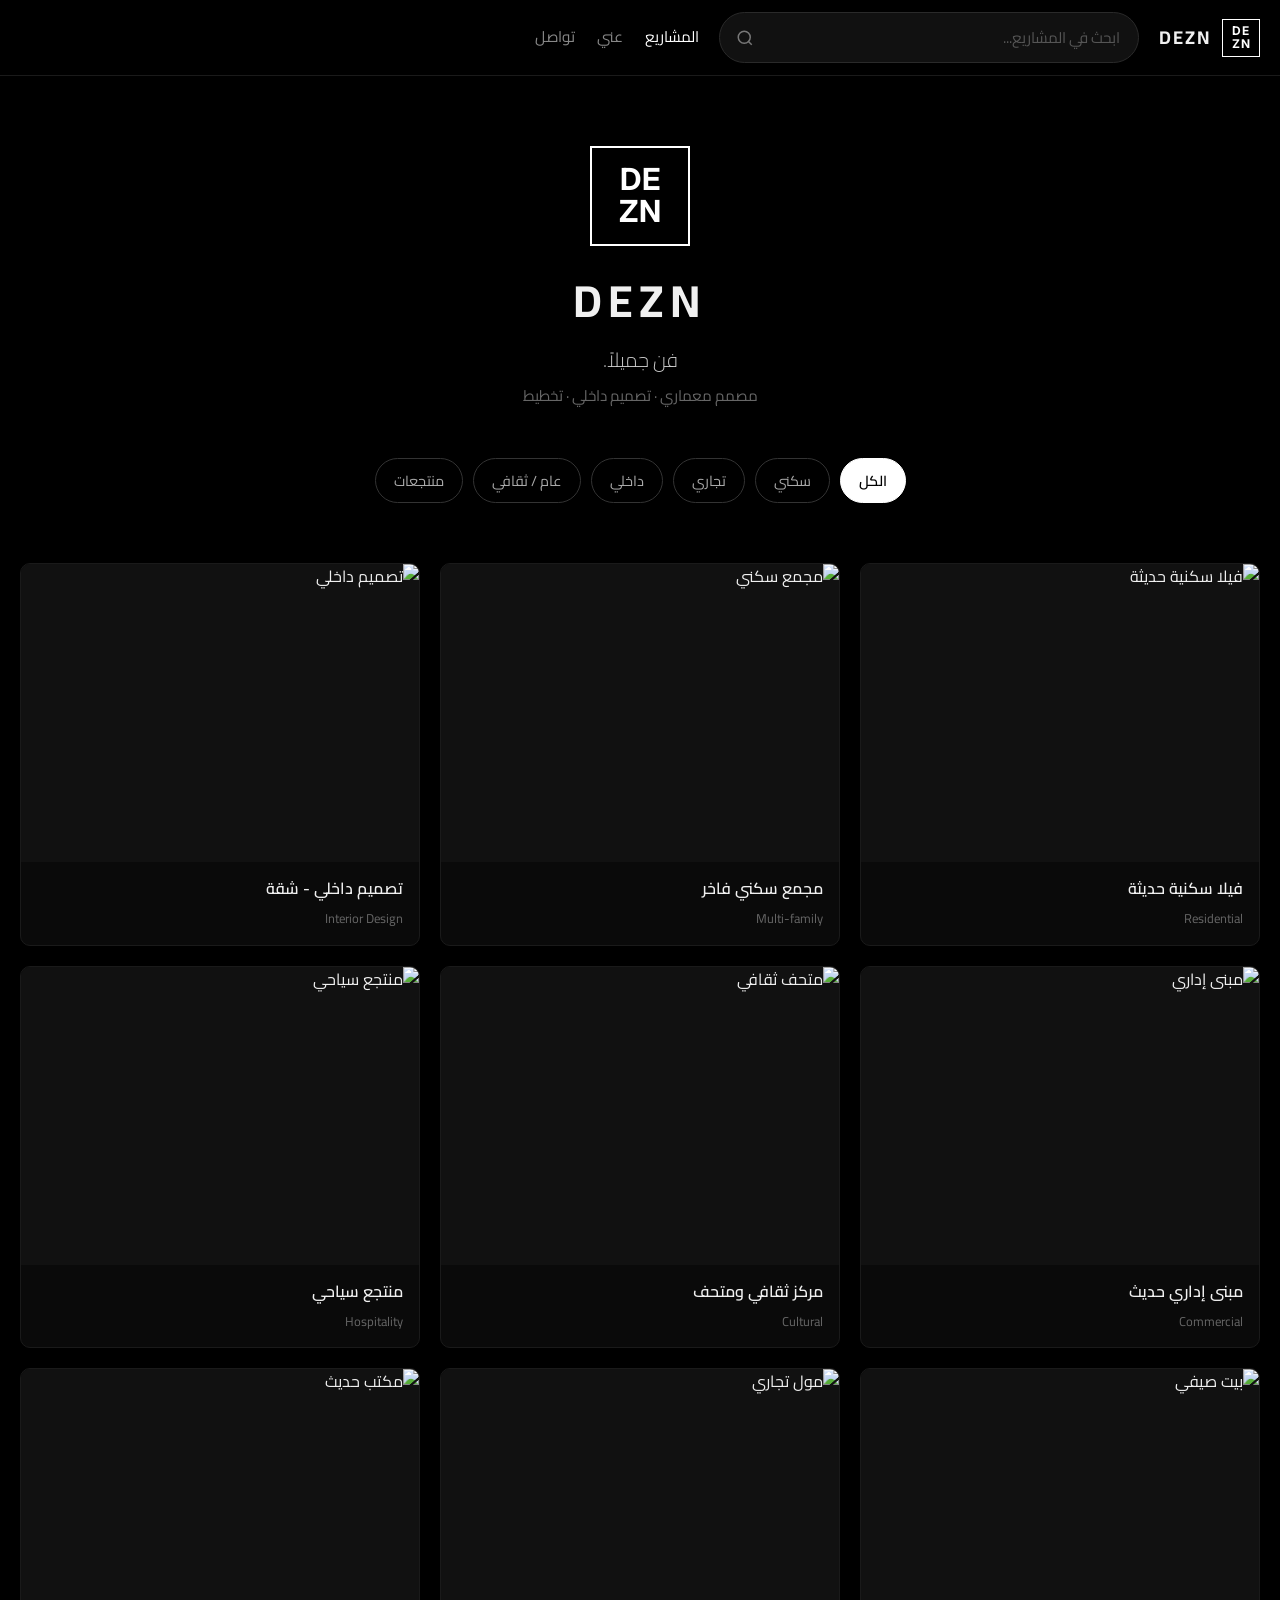
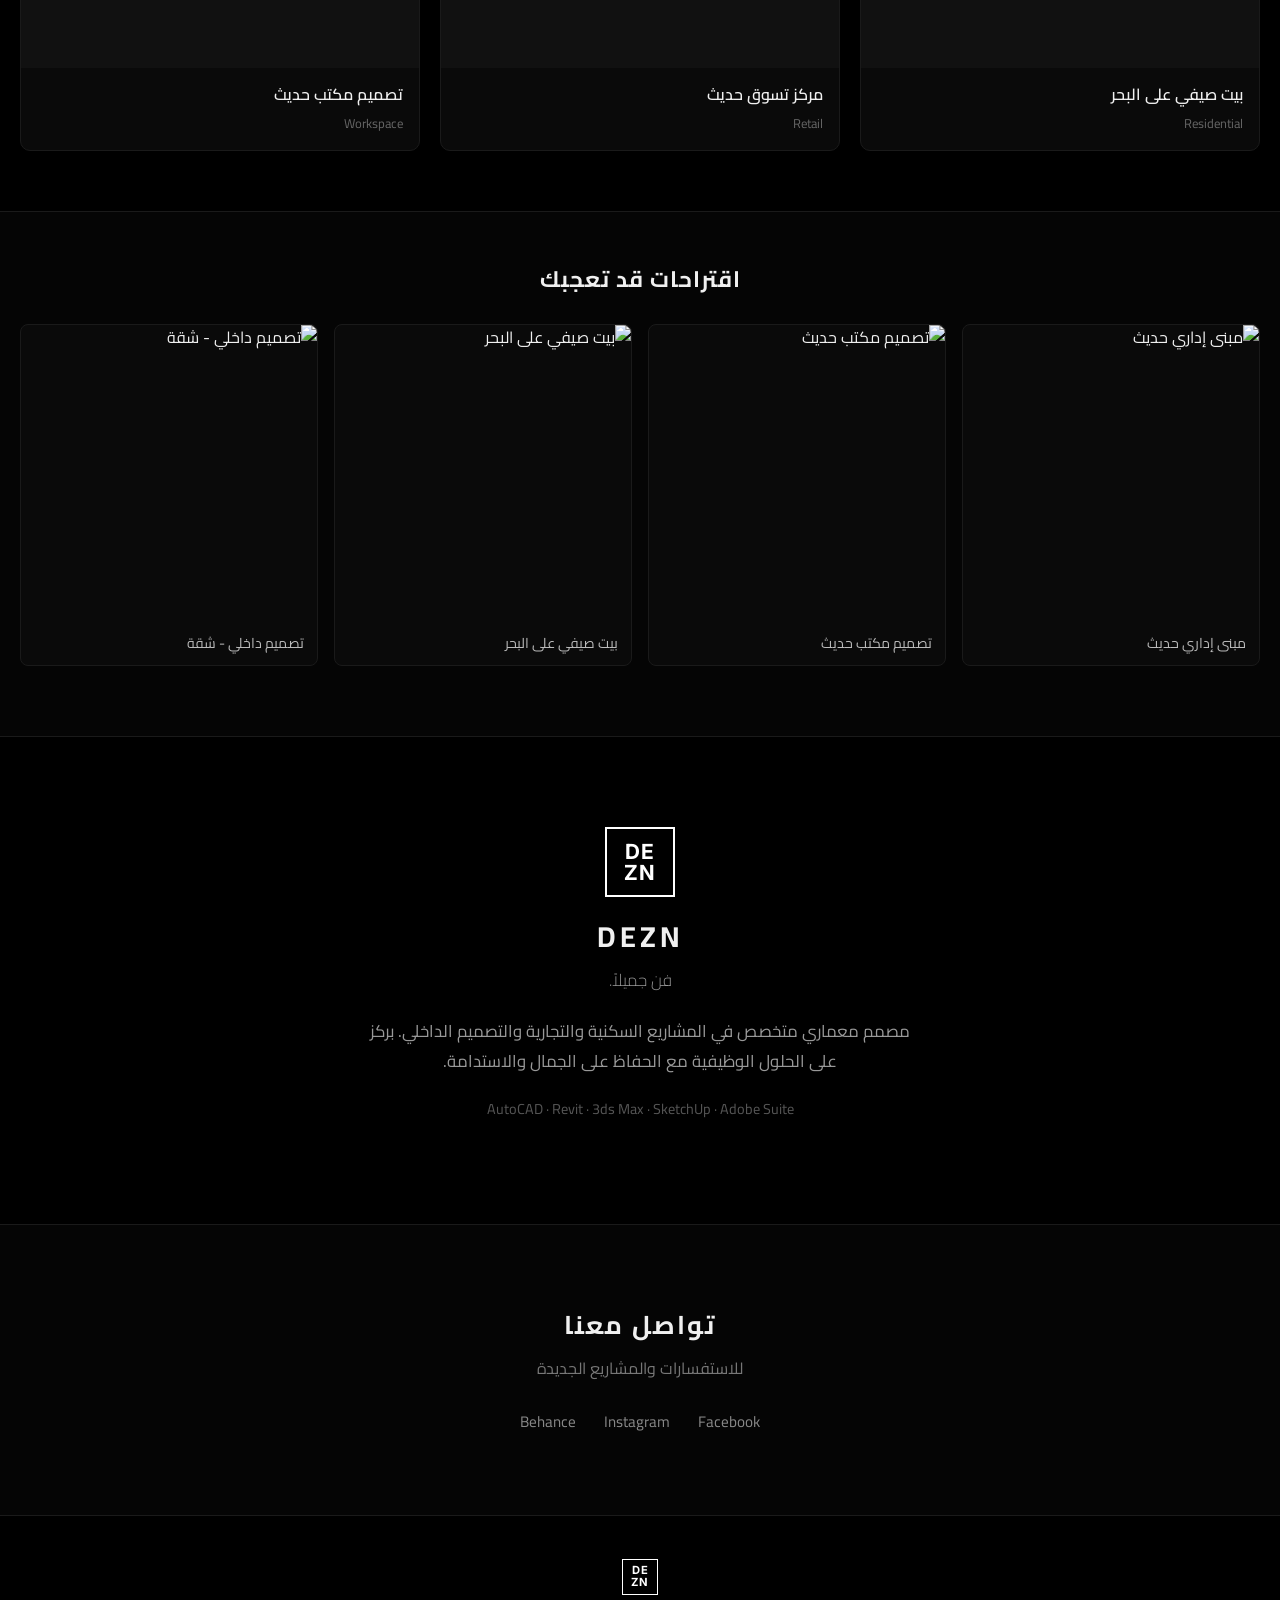
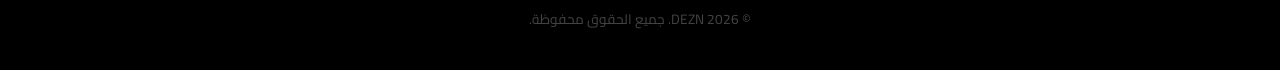
==== commit 71e36eaf: "Add files via upload" ====
--- a/index.html
+++ b/index.html
@@ -31,7 +31,7 @@
       <nav class="nav">
         <a href="index.html" class="active">المشاريع</a>
         <a href="#about">عني</a>
-        <a href="contact.html">تواصل</a>
+        <a href="#contact">تواصل</a>
       </nav>
     </div>
   </header>
@@ -65,7 +65,7 @@
     <div class="container">
       <div class="projects-grid" id="projectsGrid">
 
-        <a href="project.html?id=villa" class="project-card" data-category="residential" data-tags="فيلا سكنية حديثة منزل">
+        <a href="project.html" class="project-card" data-category="residential" data-tags="فيلا سكنية حديثة منزل">
           <div class="project-image">
             <img src="https://images.unsplash.com/photo-1487958449943-2429e8be8624?w=800&h=600&fit=crop" alt="فيلا سكنية حديثة" loading="lazy">
           </div>
@@ -75,7 +75,7 @@
           </div>
         </a>
 
-        <a href="project.html?id=complex" class="project-card" data-category="residential" data-tags="مجمع سكني فاخر شقق">
+        <a href="project.html" class="project-card" data-category="residential" data-tags="مجمع سكني فاخر شقق">
           <div class="project-image">
             <img src="https://images.unsplash.com/photo-1600585154340-be6161a56a0c?w=800&h=600&fit=crop" alt="مجمع سكني" loading="lazy">
           </div>
@@ -85,7 +85,7 @@
           </div>
         </a>
 
-        <a href="project.html?id=apartment" class="project-card" data-category="interior" data-tags="تصميم داخلي شقة">
+        <a href="project.html" class="project-card" data-category="interior" data-tags="تصميم داخلي شقة">
           <div class="project-image">
             <img src="https://images.unsplash.com/photo-1600607687939-ce8a6c25118c?w=800&h=600&fit=crop" alt="تصميم داخلي" loading="lazy">
           </div>
@@ -95,7 +95,7 @@
           </div>
         </a>
 
-        <a href="project.html?id=office" class="project-card" data-category="commercial" data-tags="مبنى إداري مكتب">
+        <a href="project.html" class="project-card" data-category="commercial" data-tags="مبنى إداري مكتب">
           <div class="project-image">
             <img src="https://images.unsplash.com/photo-1497366216548-37526070297c?w=800&h=600&fit=crop" alt="مبنى إداري" loading="lazy">
           </div>
@@ -105,7 +105,7 @@
           </div>
         </a>
 
-        <a href="project.html?id=museum" class="project-card" data-category="public" data-tags="مركز ثقافي متحف">
+        <a href="project.html" class="project-card" data-category="public" data-tags="مركز ثقافي متحف">
           <div class="project-image">
             <img src="https://images.unsplash.com/photo-1600566753086-00f18fb6b3ea?w=800&h=600&fit=crop" alt="متحف ثقافي" loading="lazy">
           </div>
@@ -115,7 +115,7 @@
           </div>
         </a>
 
-        <a href="project.html?id=resort" class="project-card" data-category="landscape" data-tags="منتجع سياحي">
+        <a href="project.html" class="project-card" data-category="landscape" data-tags="منتجع سياحي">
           <div class="project-image">
             <img src="https://images.unsplash.com/photo-1600047509807-ba8f99d2cdde?w=800&h=600&fit=crop" alt="منتجع سياحي" loading="lazy">
           </div>
@@ -125,7 +125,7 @@
           </div>
         </a>
 
-        <a href="project.html?id=beach" class="project-card" data-category="residential" data-tags="بيت صيفي">
+        <a href="project.html" class="project-card" data-category="residential" data-tags="بيت صيفي">
           <div class="project-image">
             <img src="https://images.unsplash.com/photo-1600596542815-ffad4c1539a9?w=800&h=600&fit=crop" alt="بيت صيفي" loading="lazy">
           </div>
@@ -135,7 +135,7 @@
           </div>
         </a>
 
-        <a href="project.html?id=mall" class="project-card" data-category="commercial" data-tags="مول تجاري">
+        <a href="project.html" class="project-card" data-category="commercial" data-tags="مول تجاري">
           <div class="project-image">
             <img src="https://images.unsplash.com/photo-1486406146926-c627a92ad1ab?w=800&h=600&fit=crop" alt="مول تجاري" loading="lazy">
           </div>
@@ -145,7 +145,7 @@
           </div>
         </a>
 
-        <a href="project.html?id=workspace" class="project-card" data-category="interior" data-tags="مكتب تصميم">
+        <a href="project.html" class="project-card" data-category="interior" data-tags="مكتب تصميم">
           <div class="project-image">
             <img src="https://images.unsplash.com/photo-1497366754035-f200968a6e72?w=800&h=600&fit=crop" alt="مكتب حديث" loading="lazy">
           </div>
@@ -168,27 +168,6 @@
     <div class="container">
       <h2 class="section-title">اقتراحات قد تعجبك</h2>
       <div class="suggestions-grid" id="suggestionsGrid"></div>
-    </div>
-  </section>
-
-  
-  <section class="services" id="services">
-    <div class="container">
-      <h2 class="section-title">الخدمات</h2>
-      <div class="services-grid">
-        <div class="service-card">
-          <h3>تصميم معماري</h3>
-          <p>من الفكرة إلى المخططات التنفيذية للمشاريع السكنية والتجارية والعامة.</p>
-        </div>
-        <div class="service-card">
-          <h3>تصميم داخلي</h3>
-          <p>فراغات داخلية متناسقة مع الخامات والإضاءة والأثاث.</p>
-        </div>
-        <div class="service-card">
-          <h3>تصور ثلاثي الأبعاد</h3>
-          <p>رندر ومرئيات معمارية لعرض المشروع قبل التنفيذ.</p>
-        </div>
-      </div>
     </div>
   </section>
 
--- a/style.css
+++ b/style.css
@@ -414,226 +414,3 @@
   .nav { gap: 14px; }
   .filter-btn { padding: 7px 14px; font-size: 0.85rem; }
 }
-
-/* ===== Extended pages ===== */
-.page-hero {
-  padding: 50px 0 30px;
-  text-align: center;
-  border-bottom: 1px solid #1a1a1a;
-}
-.page-hero h1 {
-  font-size: clamp(1.8rem, 4vw, 2.4rem);
-  letter-spacing: 2px;
-  margin-bottom: 8px;
-}
-.page-hero .meta { color: #666; font-size: 0.95rem; }
-
-.breadcrumb {
-  display: flex; flex-wrap: wrap; gap: 8px; align-items: center;
-  font-size: 0.85rem; color: #666; margin-bottom: 20px;
-}
-.breadcrumb a { color: #888; transition: color 0.25s; }
-.breadcrumb a:hover { color: #fff; }
-.breadcrumb span { color: #444; }
-
-.project-layout {
-  max-width: 1000px;
-  margin: 0 auto;
-  padding: 30px 20px 70px;
-}
-.project-main-img {
-  width: 100%;
-  border-radius: 10px;
-  border: 1px solid #1a1a1a;
-  margin-bottom: 28px;
-  aspect-ratio: 16/10;
-  object-fit: cover;
-  background: #111;
-}
-.project-gallery {
-  display: grid;
-  grid-template-columns: 1fr 1fr;
-  gap: 14px;
-  margin: 28px 0;
-}
-.project-gallery img {
-  width: 100%;
-  aspect-ratio: 4/3;
-  object-fit: cover;
-  border-radius: 8px;
-  border: 1px solid #1a1a1a;
-  background: #111;
-  cursor: pointer;
-  transition: opacity 0.3s, transform 0.3s;
-}
-.project-gallery img:hover { opacity: 0.9; transform: scale(1.01); }
-
-.project-body { color: #aaa; font-size: 1.05rem; line-height: 1.85; }
-.project-body p { margin-bottom: 16px; }
-.project-body strong { color: #ddd; }
-.project-body ul {
-  margin: 12px 0 20px 0;
-  padding-right: 22px;
-  color: #999;
-}
-.project-body li { margin-bottom: 6px; }
-
-.specs {
-  display: grid;
-  grid-template-columns: repeat(auto-fill, minmax(140px, 1fr));
-  gap: 12px;
-  margin: 28px 0;
-  padding: 20px;
-  background: #0a0a0a;
-  border: 1px solid #1a1a1a;
-  border-radius: 10px;
-}
-.spec-item { text-align: center; }
-.spec-item strong {
-  display: block;
-  font-size: 0.75rem;
-  color: #666;
-  letter-spacing: 0.06em;
-  margin-bottom: 4px;
-  font-weight: 400;
-}
-.spec-item span { font-size: 1rem; color: #eee; }
-
-.related {
-  padding: 50px 0 70px;
-  border-top: 1px solid #1a1a1a;
-  background: #050505;
-}
-.related h2 {
-  text-align: center;
-  font-size: 1.3rem;
-  margin-bottom: 28px;
-  letter-spacing: 1px;
-}
-.related-grid {
-  display: grid;
-  grid-template-columns: repeat(auto-fill, minmax(220px, 1fr));
-  gap: 16px;
-}
-
-/* Contact form page */
-.contact-page {
-  max-width: 640px;
-  margin: 0 auto;
-  padding: 40px 20px 80px;
-}
-.contact-page .intro {
-  text-align: center;
-  color: #888;
-  margin-bottom: 36px;
-  font-size: 1.05rem;
-}
-.form-group { margin-bottom: 18px; }
-.form-group label {
-  display: block;
-  font-size: 0.85rem;
-  color: #777;
-  margin-bottom: 6px;
-}
-.form-group input,
-.form-group textarea,
-.form-group select {
-  width: 100%;
-  background: #111;
-  border: 1px solid #2a2a2a;
-  border-radius: 8px;
-  padding: 12px 16px;
-  color: #fff;
-  font-family: 'Cairo', sans-serif;
-  font-size: 0.95rem;
-  outline: none;
-  transition: border-color 0.25s;
-}
-.form-group input:focus,
-.form-group textarea:focus,
-.form-group select:focus {
-  border-color: #555;
-}
-.form-group textarea { min-height: 140px; resize: vertical; }
-.form-row {
-  display: grid;
-  grid-template-columns: 1fr 1fr;
-  gap: 14px;
-}
-.btn-submit {
-  width: 100%;
-  background: #fff;
-  color: #000;
-  border: none;
-  padding: 14px;
-  border-radius: 50px;
-  font-family: 'Cairo', sans-serif;
-  font-weight: 600;
-  font-size: 1rem;
-  cursor: pointer;
-  transition: background 0.25s, transform 0.25s;
-  margin-top: 8px;
-}
-.btn-submit:hover {
-  background: #ddd;
-  transform: translateY(-1px);
-}
-.contact-alt {
-  margin-top: 40px;
-  padding-top: 28px;
-  border-top: 1px solid #1a1a1a;
-  text-align: center;
-}
-.contact-alt p { color: #666; margin-bottom: 16px; font-size: 0.9rem; }
-
-/* Lightbox */
-.lightbox {
-  position: fixed; inset: 0; z-index: 300;
-  background: rgba(0,0,0,0.92);
-  display: none; align-items: center; justify-content: center;
-  padding: 20px;
-}
-.lightbox.open { display: flex; }
-.lightbox img {
-  max-width: 95vw; max-height: 90vh;
-  object-fit: contain; border-radius: 4px;
-}
-.lightbox-close {
-  position: absolute; top: 20px; left: 20px;
-  color: #fff; font-size: 1.5rem; cursor: pointer;
-  width: 44px; height: 44px;
-  display: grid; place-items: center;
-}
-
-/* Services strip */
-.services {
-  padding: 50px 0;
-  border-top: 1px solid #1a1a1a;
-}
-.services-grid {
-  display: grid;
-  grid-template-columns: repeat(3, 1fr);
-  gap: 20px;
-}
-.service-card {
-  background: #0a0a0a;
-  border: 1px solid #1a1a1a;
-  border-radius: 10px;
-  padding: 28px 22px;
-  text-align: center;
-  transition: border-color 0.3s;
-}
-.service-card:hover { border-color: #333; }
-.service-card h3 {
-  font-size: 1.15rem;
-  margin-bottom: 10px;
-  letter-spacing: 1px;
-}
-.service-card p { color: #777; font-size: 0.9rem; line-height: 1.6; }
-
-@media (max-width: 700px) {
-  .project-gallery { grid-template-columns: 1fr; }
-  .form-row { grid-template-columns: 1fr; }
-  .services-grid { grid-template-columns: 1fr; }
-  .specs { grid-template-columns: 1fr 1fr; }
-}
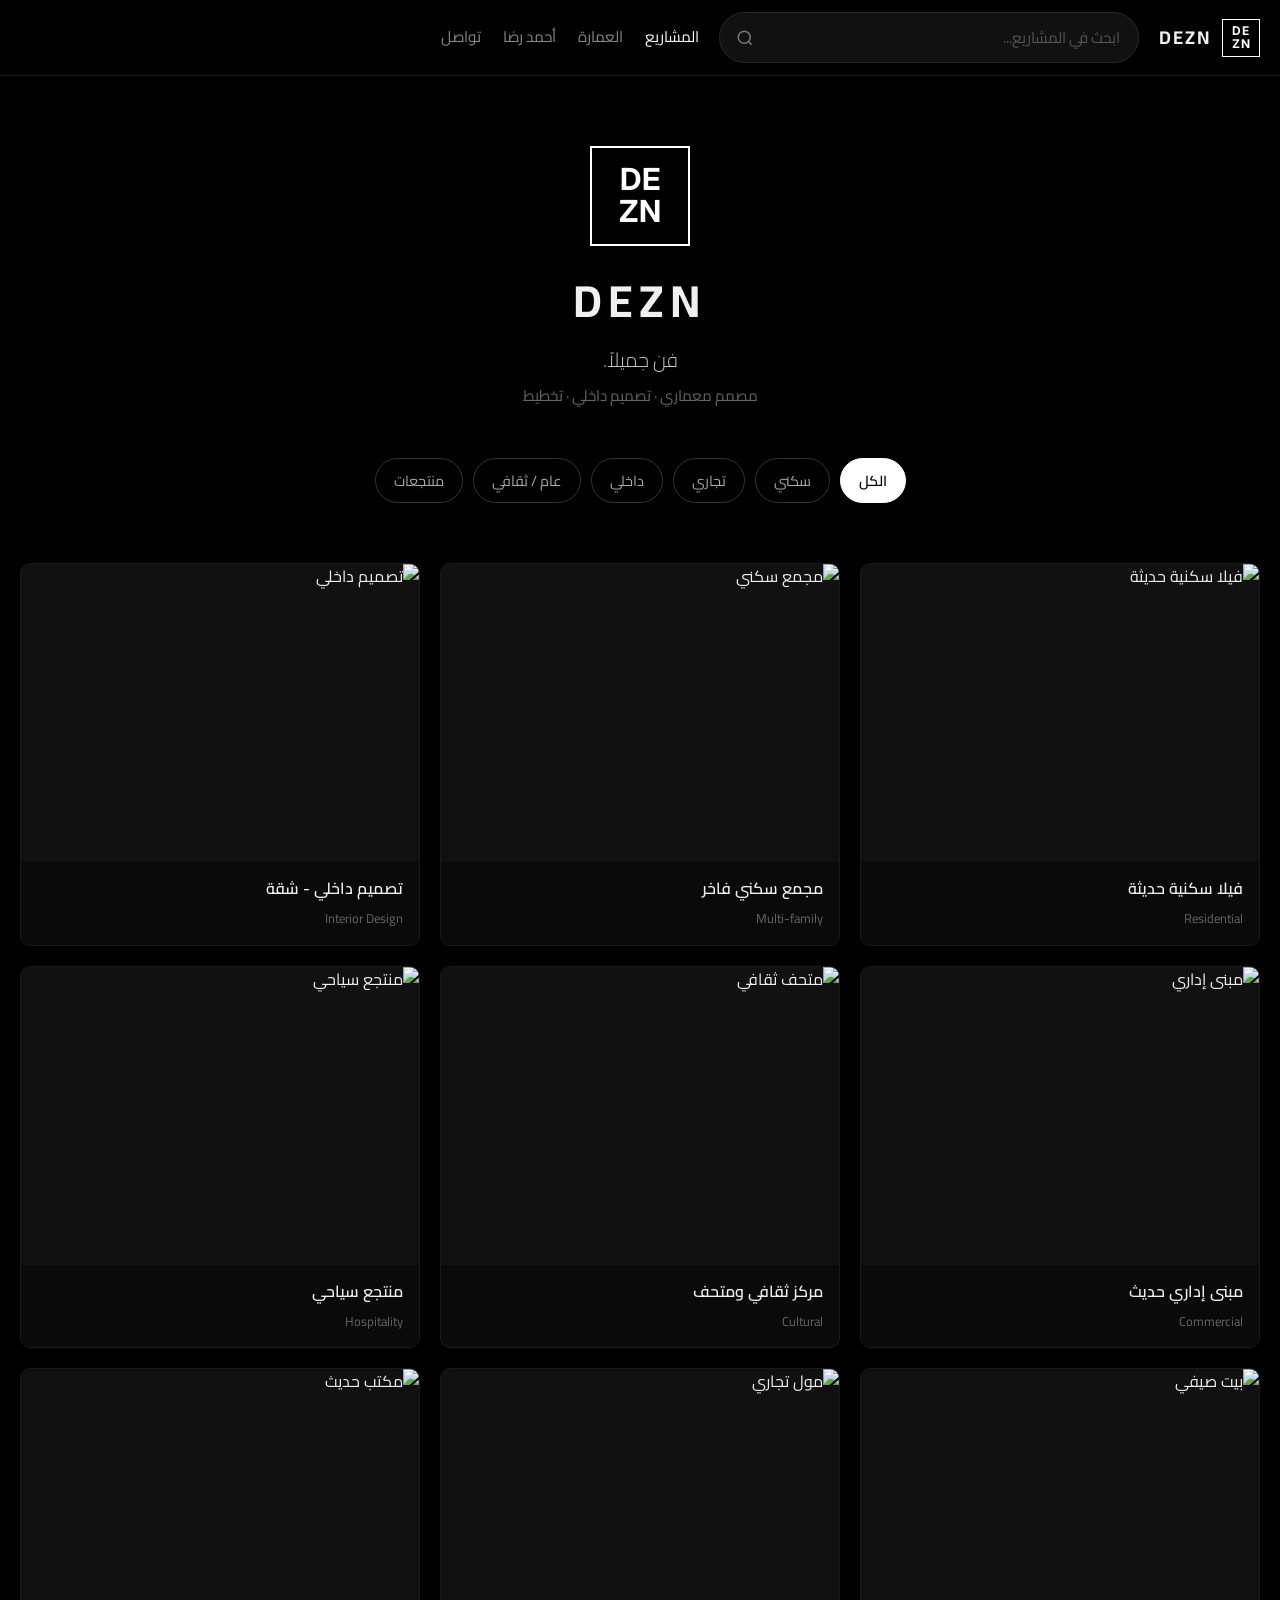
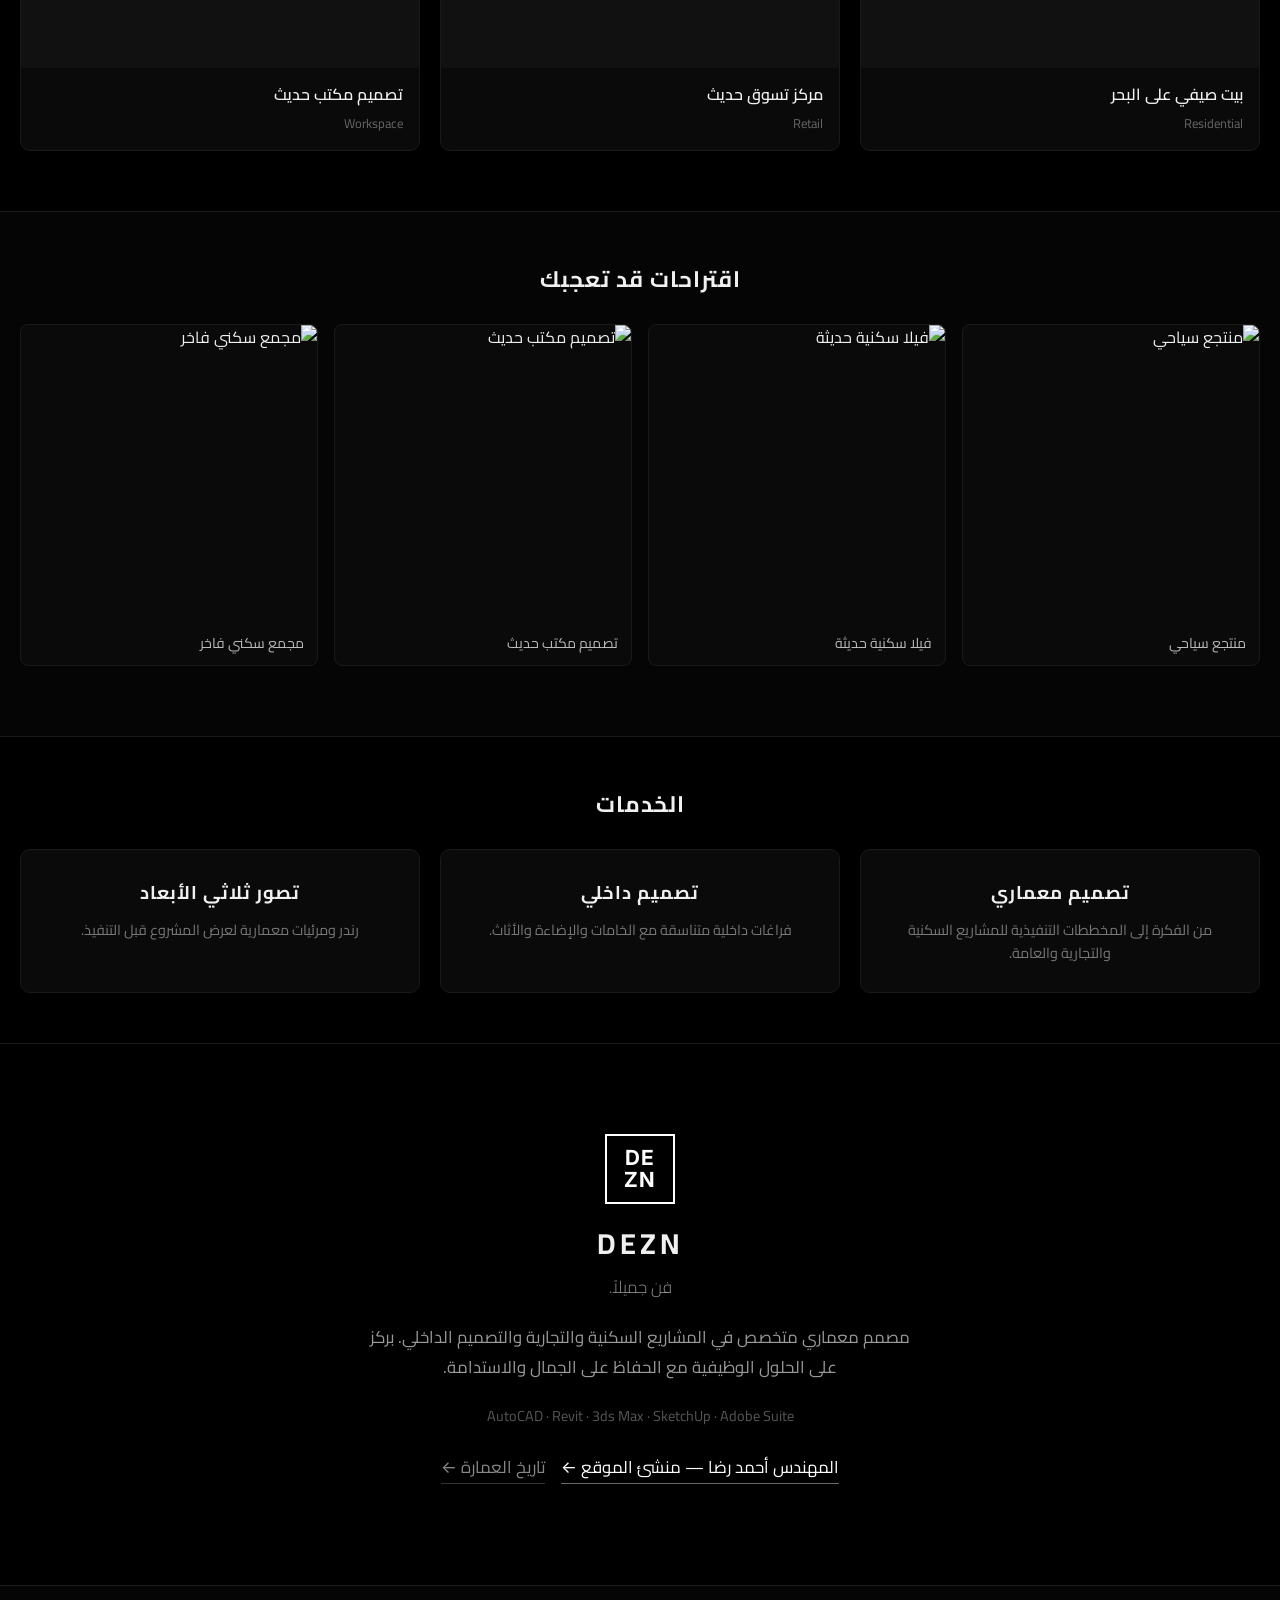
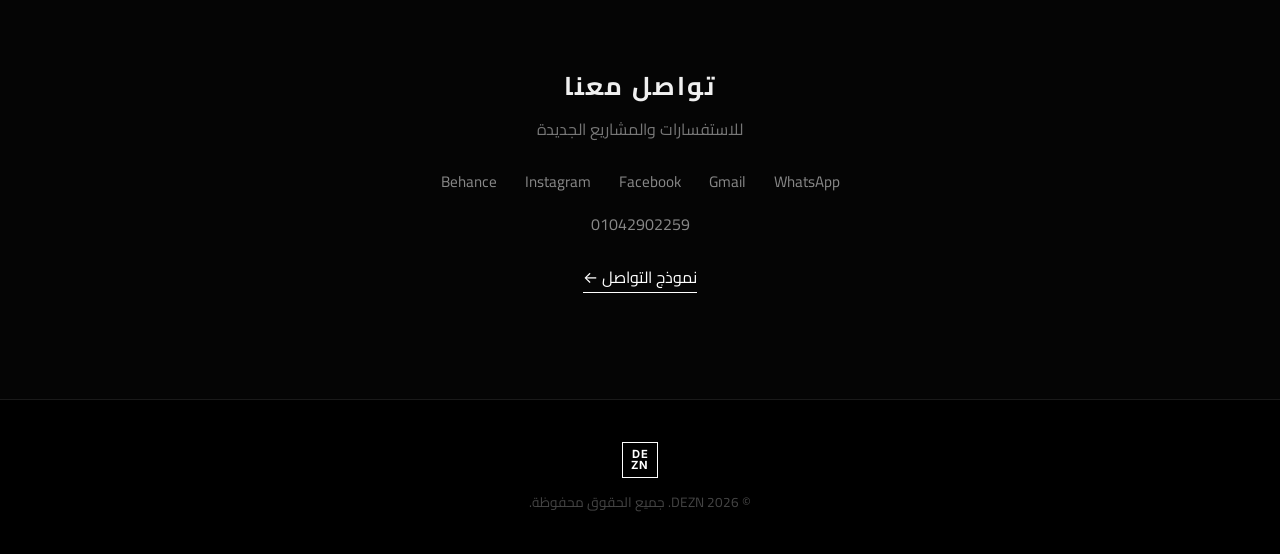
==== commit afe1526e: "Add files via upload" ====
--- a/index.html
+++ b/index.html
@@ -5,7 +5,7 @@
   <meta name="viewport" content="width=device-width, initial-scale=1.0">
   <title>DEZN | مصمم معماري</title>
   <meta name="description" content="DEZN - مصمم معماري. فن جميلاً.">
-  <link rel="stylesheet" href="style.css">
+  <link rel="stylesheet" href="./style.css">
   <link rel="preconnect" href="https://fonts.googleapis.com">
   <link rel="preconnect" href="https://fonts.gstatic.com" crossorigin>
   <link href="https://fonts.googleapis.com/css2?family=Cairo:wght@300;400;600;700&family=Inter:wght@400;600;700&display=swap" rel="stylesheet">
@@ -28,10 +28,11 @@
         </button>
       </div>
 
-      <nav class="nav">
+            <nav class="nav">
         <a href="index.html" class="active">المشاريع</a>
-        <a href="#about">عني</a>
-        <a href="#contact">تواصل</a>
+        <a href="architecture.html">العمارة</a>
+        <a href="founder.html">أحمد رضا</a>
+        <a href="contact.html">تواصل</a>
       </nav>
     </div>
   </header>
@@ -65,7 +66,7 @@
     <div class="container">
       <div class="projects-grid" id="projectsGrid">
 
-        <a href="project.html" class="project-card" data-category="residential" data-tags="فيلا سكنية حديثة منزل">
+        <a href="project.html?id=villa" class="project-card" data-category="residential" data-tags="فيلا سكنية حديثة منزل">
           <div class="project-image">
             <img src="https://images.unsplash.com/photo-1487958449943-2429e8be8624?w=800&h=600&fit=crop" alt="فيلا سكنية حديثة" loading="lazy">
           </div>
@@ -75,7 +76,7 @@
           </div>
         </a>
 
-        <a href="project.html" class="project-card" data-category="residential" data-tags="مجمع سكني فاخر شقق">
+        <a href="project.html?id=complex" class="project-card" data-category="residential" data-tags="مجمع سكني فاخر شقق">
           <div class="project-image">
             <img src="https://images.unsplash.com/photo-1600585154340-be6161a56a0c?w=800&h=600&fit=crop" alt="مجمع سكني" loading="lazy">
           </div>
@@ -85,7 +86,7 @@
           </div>
         </a>
 
-        <a href="project.html" class="project-card" data-category="interior" data-tags="تصميم داخلي شقة">
+        <a href="project.html?id=apartment" class="project-card" data-category="interior" data-tags="تصميم داخلي شقة">
           <div class="project-image">
             <img src="https://images.unsplash.com/photo-1600607687939-ce8a6c25118c?w=800&h=600&fit=crop" alt="تصميم داخلي" loading="lazy">
           </div>
@@ -95,7 +96,7 @@
           </div>
         </a>
 
-        <a href="project.html" class="project-card" data-category="commercial" data-tags="مبنى إداري مكتب">
+        <a href="project.html?id=office" class="project-card" data-category="commercial" data-tags="مبنى إداري مكتب">
           <div class="project-image">
             <img src="https://images.unsplash.com/photo-1497366216548-37526070297c?w=800&h=600&fit=crop" alt="مبنى إداري" loading="lazy">
           </div>
@@ -105,7 +106,7 @@
           </div>
         </a>
 
-        <a href="project.html" class="project-card" data-category="public" data-tags="مركز ثقافي متحف">
+        <a href="project.html?id=museum" class="project-card" data-category="public" data-tags="مركز ثقافي متحف">
           <div class="project-image">
             <img src="https://images.unsplash.com/photo-1600566753086-00f18fb6b3ea?w=800&h=600&fit=crop" alt="متحف ثقافي" loading="lazy">
           </div>
@@ -115,7 +116,7 @@
           </div>
         </a>
 
-        <a href="project.html" class="project-card" data-category="landscape" data-tags="منتجع سياحي">
+        <a href="project.html?id=resort" class="project-card" data-category="landscape" data-tags="منتجع سياحي">
           <div class="project-image">
             <img src="https://images.unsplash.com/photo-1600047509807-ba8f99d2cdde?w=800&h=600&fit=crop" alt="منتجع سياحي" loading="lazy">
           </div>
@@ -125,7 +126,7 @@
           </div>
         </a>
 
-        <a href="project.html" class="project-card" data-category="residential" data-tags="بيت صيفي">
+        <a href="project.html?id=beach" class="project-card" data-category="residential" data-tags="بيت صيفي">
           <div class="project-image">
             <img src="https://images.unsplash.com/photo-1600596542815-ffad4c1539a9?w=800&h=600&fit=crop" alt="بيت صيفي" loading="lazy">
           </div>
@@ -135,7 +136,7 @@
           </div>
         </a>
 
-        <a href="project.html" class="project-card" data-category="commercial" data-tags="مول تجاري">
+        <a href="project.html?id=mall" class="project-card" data-category="commercial" data-tags="مول تجاري">
           <div class="project-image">
             <img src="https://images.unsplash.com/photo-1486406146926-c627a92ad1ab?w=800&h=600&fit=crop" alt="مول تجاري" loading="lazy">
           </div>
@@ -145,7 +146,7 @@
           </div>
         </a>
 
-        <a href="project.html" class="project-card" data-category="interior" data-tags="مكتب تصميم">
+        <a href="project.html?id=workspace" class="project-card" data-category="interior" data-tags="مكتب تصميم">
           <div class="project-image">
             <img src="https://images.unsplash.com/photo-1497366754035-f200968a6e72?w=800&h=600&fit=crop" alt="مكتب حديث" loading="lazy">
           </div>
@@ -168,6 +169,27 @@
     <div class="container">
       <h2 class="section-title">اقتراحات قد تعجبك</h2>
       <div class="suggestions-grid" id="suggestionsGrid"></div>
+    </div>
+  </section>
+
+  
+  <section class="services" id="services">
+    <div class="container">
+      <h2 class="section-title">الخدمات</h2>
+      <div class="services-grid">
+        <div class="service-card">
+          <h3>تصميم معماري</h3>
+          <p>من الفكرة إلى المخططات التنفيذية للمشاريع السكنية والتجارية والعامة.</p>
+        </div>
+        <div class="service-card">
+          <h3>تصميم داخلي</h3>
+          <p>فراغات داخلية متناسقة مع الخامات والإضاءة والأثاث.</p>
+        </div>
+        <div class="service-card">
+          <h3>تصور ثلاثي الأبعاد</h3>
+          <p>رندر ومرئيات معمارية لعرض المشروع قبل التنفيذ.</p>
+        </div>
+      </div>
     </div>
   </section>
 
@@ -182,6 +204,11 @@
           بركز على الحلول الوظيفية مع الحفاظ على الجمال والاستدامة.
         </p>
         <p class="tools">AutoCAD · Revit · 3ds Max · SketchUp · Adobe Suite</p>
+        <p style="margin-top:24px">
+          <a href="founder.html" style="color:#fff;border-bottom:1px solid #666">المهندس أحمد رضا — منشئ الموقع ←</a>
+          &nbsp;&nbsp;
+          <a href="architecture.html" style="color:#888;border-bottom:1px solid #333">تاريخ العمارة ←</a>
+        </p>
       </div>
     </div>
   </section>
@@ -191,10 +218,14 @@
       <h2>تواصل معنا</h2>
       <p>للاستفسارات والمشاريع الجديدة</p>
       <div class="socials">
+        <a href="https://wa.me/201042902259" target="_blank" rel="noopener">WhatsApp</a>
+        <a href="mailto:dezncore@gmail.com">Gmail</a>
         <a href="https://www.facebook.com/Dezn1/" target="_blank" rel="noopener">Facebook</a>
         <a href="https://www.instagram.com/dezncore/" target="_blank" rel="noopener">Instagram</a>
         <a href="https://www.behance.net/ahmedreda477" target="_blank" rel="noopener">Behance</a>
       </div>
+      <p style="margin-top:16px"><a href="tel:+201042902259" style="color:#888">01042902259</a></p>
+      <p style="margin-top:8px"><a href="contact.html" style="color:#fff;border-bottom:1px solid #fff">نموذج التواصل ←</a></p>
     </div>
   </section>
 
@@ -207,6 +238,6 @@
     </div>
   </footer>
 
-  <script src="script.js"></script>
+  <script src="./script.js"></script>
 </body>
 </html>
--- a/style.css
+++ b/style.css
@@ -414,3 +414,366 @@
   .nav { gap: 14px; }
   .filter-btn { padding: 7px 14px; font-size: 0.85rem; }
 }
+
+/* ===== Extended pages ===== */
+.page-hero {
+  padding: 50px 0 30px;
+  text-align: center;
+  border-bottom: 1px solid #1a1a1a;
+}
+.page-hero h1 {
+  font-size: clamp(1.8rem, 4vw, 2.4rem);
+  letter-spacing: 2px;
+  margin-bottom: 8px;
+}
+.page-hero .meta { color: #666; font-size: 0.95rem; }
+
+.breadcrumb {
+  display: flex; flex-wrap: wrap; gap: 8px; align-items: center;
+  font-size: 0.85rem; color: #666; margin-bottom: 20px;
+}
+.breadcrumb a { color: #888; transition: color 0.25s; }
+.breadcrumb a:hover { color: #fff; }
+.breadcrumb span { color: #444; }
+
+.project-layout {
+  max-width: 1000px;
+  margin: 0 auto;
+  padding: 30px 20px 70px;
+}
+.project-main-img {
+  width: 100%;
+  border-radius: 10px;
+  border: 1px solid #1a1a1a;
+  margin-bottom: 28px;
+  aspect-ratio: 16/10;
+  object-fit: cover;
+  background: #111;
+}
+.project-gallery {
+  display: grid;
+  grid-template-columns: 1fr 1fr;
+  gap: 14px;
+  margin: 28px 0;
+}
+.project-gallery img {
+  width: 100%;
+  aspect-ratio: 4/3;
+  object-fit: cover;
+  border-radius: 8px;
+  border: 1px solid #1a1a1a;
+  background: #111;
+  cursor: pointer;
+  transition: opacity 0.3s, transform 0.3s;
+}
+.project-gallery img:hover { opacity: 0.9; transform: scale(1.01); }
+
+.project-body { color: #aaa; font-size: 1.05rem; line-height: 1.85; }
+.project-body p { margin-bottom: 16px; }
+.project-body strong { color: #ddd; }
+.project-body ul {
+  margin: 12px 0 20px 0;
+  padding-right: 22px;
+  color: #999;
+}
+.project-body li { margin-bottom: 6px; }
+
+.specs {
+  display: grid;
+  grid-template-columns: repeat(auto-fill, minmax(140px, 1fr));
+  gap: 12px;
+  margin: 28px 0;
+  padding: 20px;
+  background: #0a0a0a;
+  border: 1px solid #1a1a1a;
+  border-radius: 10px;
+}
+.spec-item { text-align: center; }
+.spec-item strong {
+  display: block;
+  font-size: 0.75rem;
+  color: #666;
+  letter-spacing: 0.06em;
+  margin-bottom: 4px;
+  font-weight: 400;
+}
+.spec-item span { font-size: 1rem; color: #eee; }
+
+.related {
+  padding: 50px 0 70px;
+  border-top: 1px solid #1a1a1a;
+  background: #050505;
+}
+.related h2 {
+  text-align: center;
+  font-size: 1.3rem;
+  margin-bottom: 28px;
+  letter-spacing: 1px;
+}
+.related-grid {
+  display: grid;
+  grid-template-columns: repeat(auto-fill, minmax(220px, 1fr));
+  gap: 16px;
+}
+
+/* Contact form page */
+.contact-page {
+  max-width: 640px;
+  margin: 0 auto;
+  padding: 40px 20px 80px;
+}
+.contact-page .intro {
+  text-align: center;
+  color: #888;
+  margin-bottom: 36px;
+  font-size: 1.05rem;
+}
+.form-group { margin-bottom: 18px; }
+.form-group label {
+  display: block;
+  font-size: 0.85rem;
+  color: #777;
+  margin-bottom: 6px;
+}
+.form-group input,
+.form-group textarea,
+.form-group select {
+  width: 100%;
+  background: #111;
+  border: 1px solid #2a2a2a;
+  border-radius: 8px;
+  padding: 12px 16px;
+  color: #fff;
+  font-family: 'Cairo', sans-serif;
+  font-size: 0.95rem;
+  outline: none;
+  transition: border-color 0.25s;
+}
+.form-group input:focus,
+.form-group textarea:focus,
+.form-group select:focus {
+  border-color: #555;
+}
+.form-group textarea { min-height: 140px; resize: vertical; }
+.form-row {
+  display: grid;
+  grid-template-columns: 1fr 1fr;
+  gap: 14px;
+}
+.btn-submit {
+  width: 100%;
+  background: #fff;
+  color: #000;
+  border: none;
+  padding: 14px;
+  border-radius: 50px;
+  font-family: 'Cairo', sans-serif;
+  font-weight: 600;
+  font-size: 1rem;
+  cursor: pointer;
+  transition: background 0.25s, transform 0.25s;
+  margin-top: 8px;
+}
+.btn-submit:hover {
+  background: #ddd;
+  transform: translateY(-1px);
+}
+.contact-alt {
+  margin-top: 40px;
+  padding-top: 28px;
+  border-top: 1px solid #1a1a1a;
+  text-align: center;
+}
+.contact-alt p { color: #666; margin-bottom: 16px; font-size: 0.9rem; }
+
+/* Lightbox */
+.lightbox {
+  position: fixed; inset: 0; z-index: 300;
+  background: rgba(0,0,0,0.92);
+  display: none; align-items: center; justify-content: center;
+  padding: 20px;
+}
+.lightbox.open { display: flex; }
+.lightbox img {
+  max-width: 95vw; max-height: 90vh;
+  object-fit: contain; border-radius: 4px;
+}
+.lightbox-close {
+  position: absolute; top: 20px; left: 20px;
+  color: #fff; font-size: 1.5rem; cursor: pointer;
+  width: 44px; height: 44px;
+  display: grid; place-items: center;
+}
+
+/* Services strip */
+.services {
+  padding: 50px 0;
+  border-top: 1px solid #1a1a1a;
+}
+.services-grid {
+  display: grid;
+  grid-template-columns: repeat(3, 1fr);
+  gap: 20px;
+}
+.service-card {
+  background: #0a0a0a;
+  border: 1px solid #1a1a1a;
+  border-radius: 10px;
+  padding: 28px 22px;
+  text-align: center;
+  transition: border-color 0.3s;
+}
+.service-card:hover { border-color: #333; }
+.service-card h3 {
+  font-size: 1.15rem;
+  margin-bottom: 10px;
+  letter-spacing: 1px;
+}
+.service-card p { color: #777; font-size: 0.9rem; line-height: 1.6; }
+
+@media (max-width: 700px) {
+  .project-gallery { grid-template-columns: 1fr; }
+  .form-row { grid-template-columns: 1fr; }
+  .services-grid { grid-template-columns: 1fr; }
+  .specs { grid-template-columns: 1fr 1fr; }
+}
+
+.contact-links {
+  flex-wrap: wrap;
+  gap: 16px 24px !important;
+}
+.phone-line {
+  margin-top: 20px;
+  font-size: 1.05rem;
+}
+.phone-line a {
+  color: #ccc;
+  letter-spacing: 0.04em;
+  transition: color 0.25s;
+}
+.phone-line a:hover { color: #fff; }
+
+.article-page { max-width: 800px; }
+.article-h {
+  font-size: 1.35rem;
+  margin: 36px 0 16px;
+  letter-spacing: 1px;
+  color: #eee;
+  border-bottom: 1px solid #1a1a1a;
+  padding-bottom: 10px;
+}
+.timeline { margin: 12px 0 8px; }
+.tl-item {
+  padding: 16px 0 16px 0;
+  border-bottom: 1px solid #1a1a1a;
+}
+.tl-item strong {
+  display: block;
+  color: #fff;
+  font-size: 1.05rem;
+  margin-bottom: 6px;
+}
+.tl-item p { color: #999; font-size: 0.95rem; line-height: 1.7; margin: 0; }
+
+.arch-grid {
+  display: grid;
+  grid-template-columns: repeat(auto-fill, minmax(240px, 1fr));
+  gap: 16px;
+  margin-top: 12px;
+}
+.arch-card {
+  background: #0a0a0a;
+  border: 1px solid #1a1a1a;
+  border-radius: 10px;
+  padding: 20px 18px;
+}
+.arch-card h3 { font-size: 1.1rem; margin-bottom: 4px; }
+.arch-meta { font-size: 0.8rem; color: #666; margin-bottom: 10px; }
+.arch-card p:last-child { color: #999; font-size: 0.9rem; line-height: 1.65; margin: 0; }
+
+.founder-wrap {
+  max-width: 900px;
+  margin: 0 auto;
+  padding: 40px 20px 80px;
+  display: grid;
+  grid-template-columns: 280px 1fr;
+  gap: 40px;
+  align-items: start;
+}
+.founder-photo {
+  border-radius: 12px;
+  overflow: hidden;
+  border: 1px solid #1a1a1a;
+  background: #111;
+}
+.founder-photo img {
+  width: 100%;
+  aspect-ratio: 3/4;
+  object-fit: cover;
+  object-position: center top;
+}
+.founder-info h2 {
+  font-size: 1.8rem;
+  letter-spacing: 1px;
+  margin-bottom: 6px;
+}
+.founder-role {
+  color: #888;
+  font-size: 0.95rem;
+  margin-bottom: 20px;
+}
+.founder-contacts {
+  display: flex;
+  flex-wrap: wrap;
+  gap: 12px 18px;
+  margin-top: 28px;
+}
+.founder-contacts a {
+  font-size: 0.9rem;
+  color: #888;
+  border-bottom: 1px solid transparent;
+  transition: color 0.25s, border-color 0.25s;
+}
+.founder-contacts a:hover {
+  color: #fff;
+  border-bottom-color: #fff;
+}
+
+@media (max-width: 700px) {
+  .founder-wrap {
+    grid-template-columns: 1fr;
+    gap: 28px;
+  }
+  .founder-photo { max-width: 280px; margin: 0 auto; }
+}
+
+.contact-simple { max-width: 520px; }
+.direct-links {
+  display: flex;
+  flex-direction: column;
+  gap: 12px;
+}
+.direct-card {
+  display: flex;
+  justify-content: space-between;
+  align-items: center;
+  gap: 16px;
+  padding: 18px 20px;
+  background: #0a0a0a;
+  border: 1px solid #1a1a1a;
+  border-radius: 10px;
+  transition: border-color 0.25s, background 0.25s;
+}
+.direct-card:hover {
+  border-color: #444;
+  background: #111;
+}
+.direct-label {
+  font-size: 0.85rem;
+  color: #777;
+}
+.direct-value {
+  font-size: 1rem;
+  color: #eee;
+  letter-spacing: 0.02em;
+}
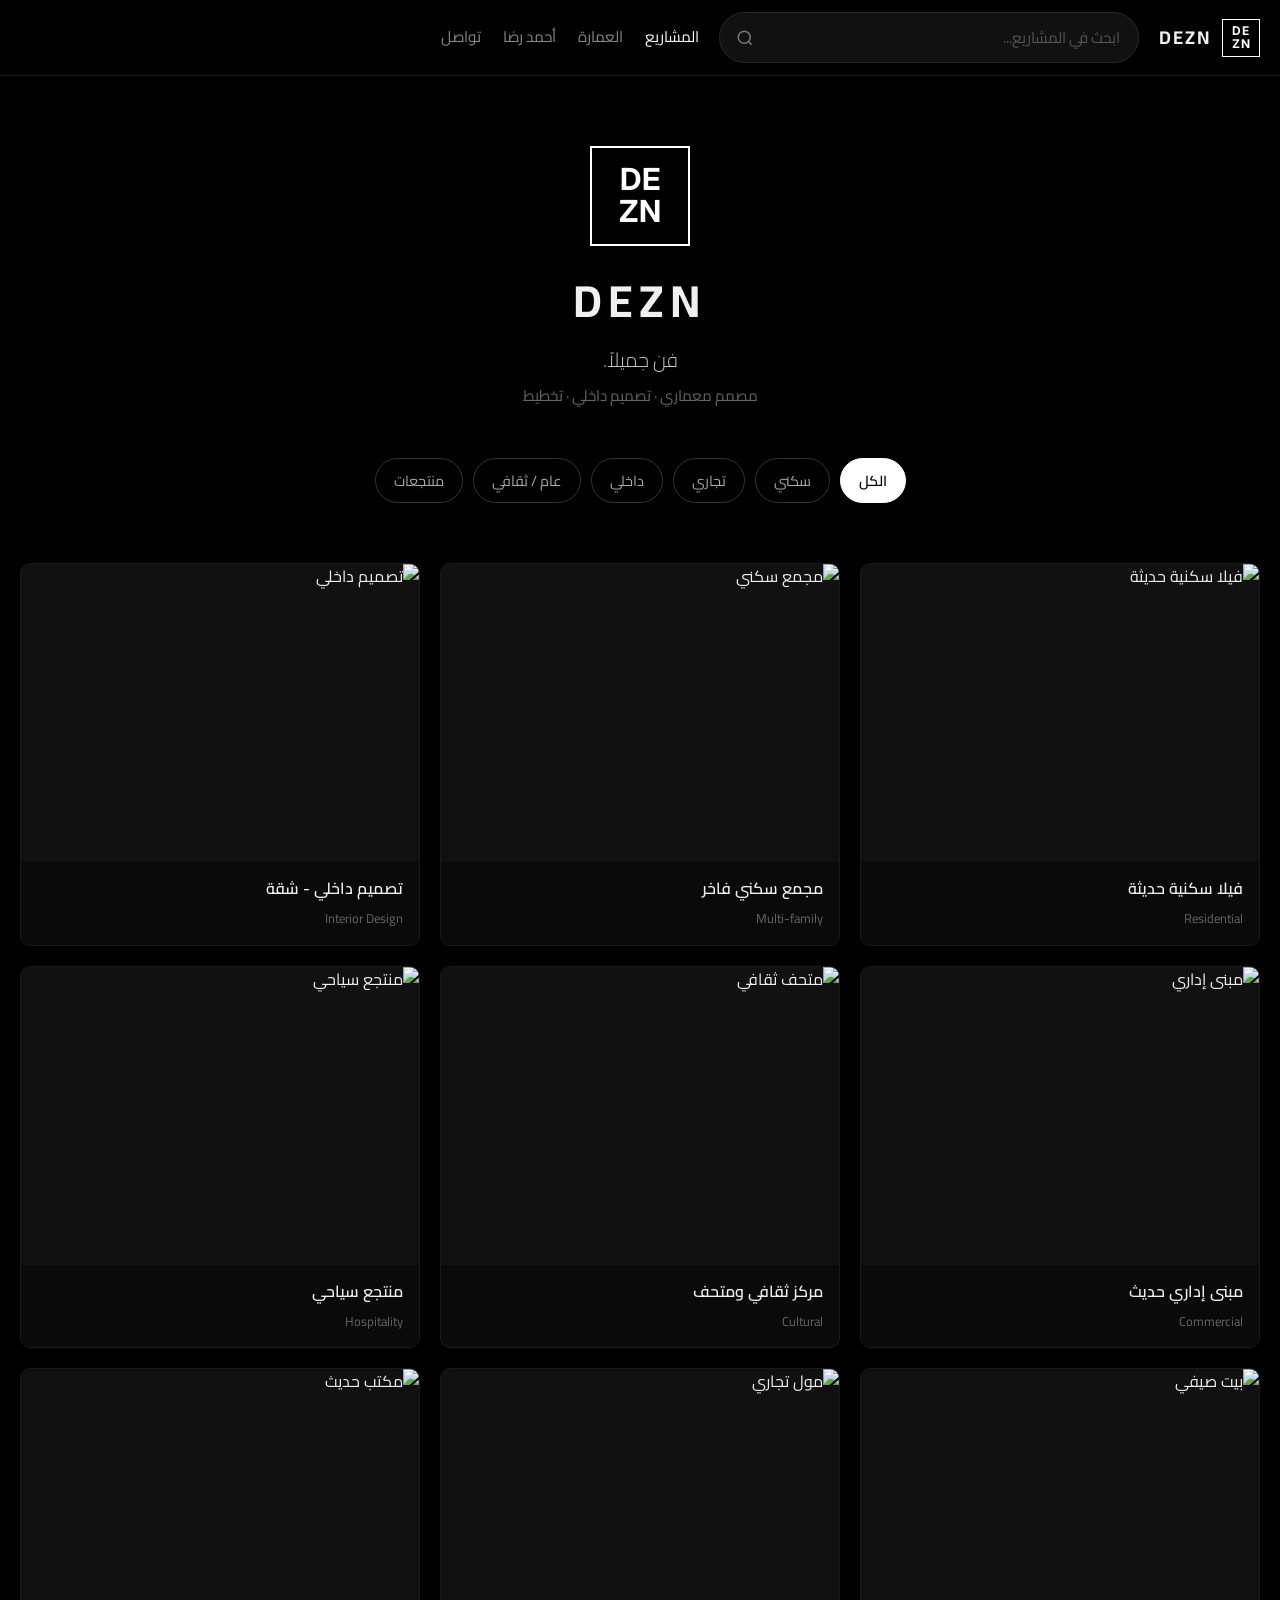
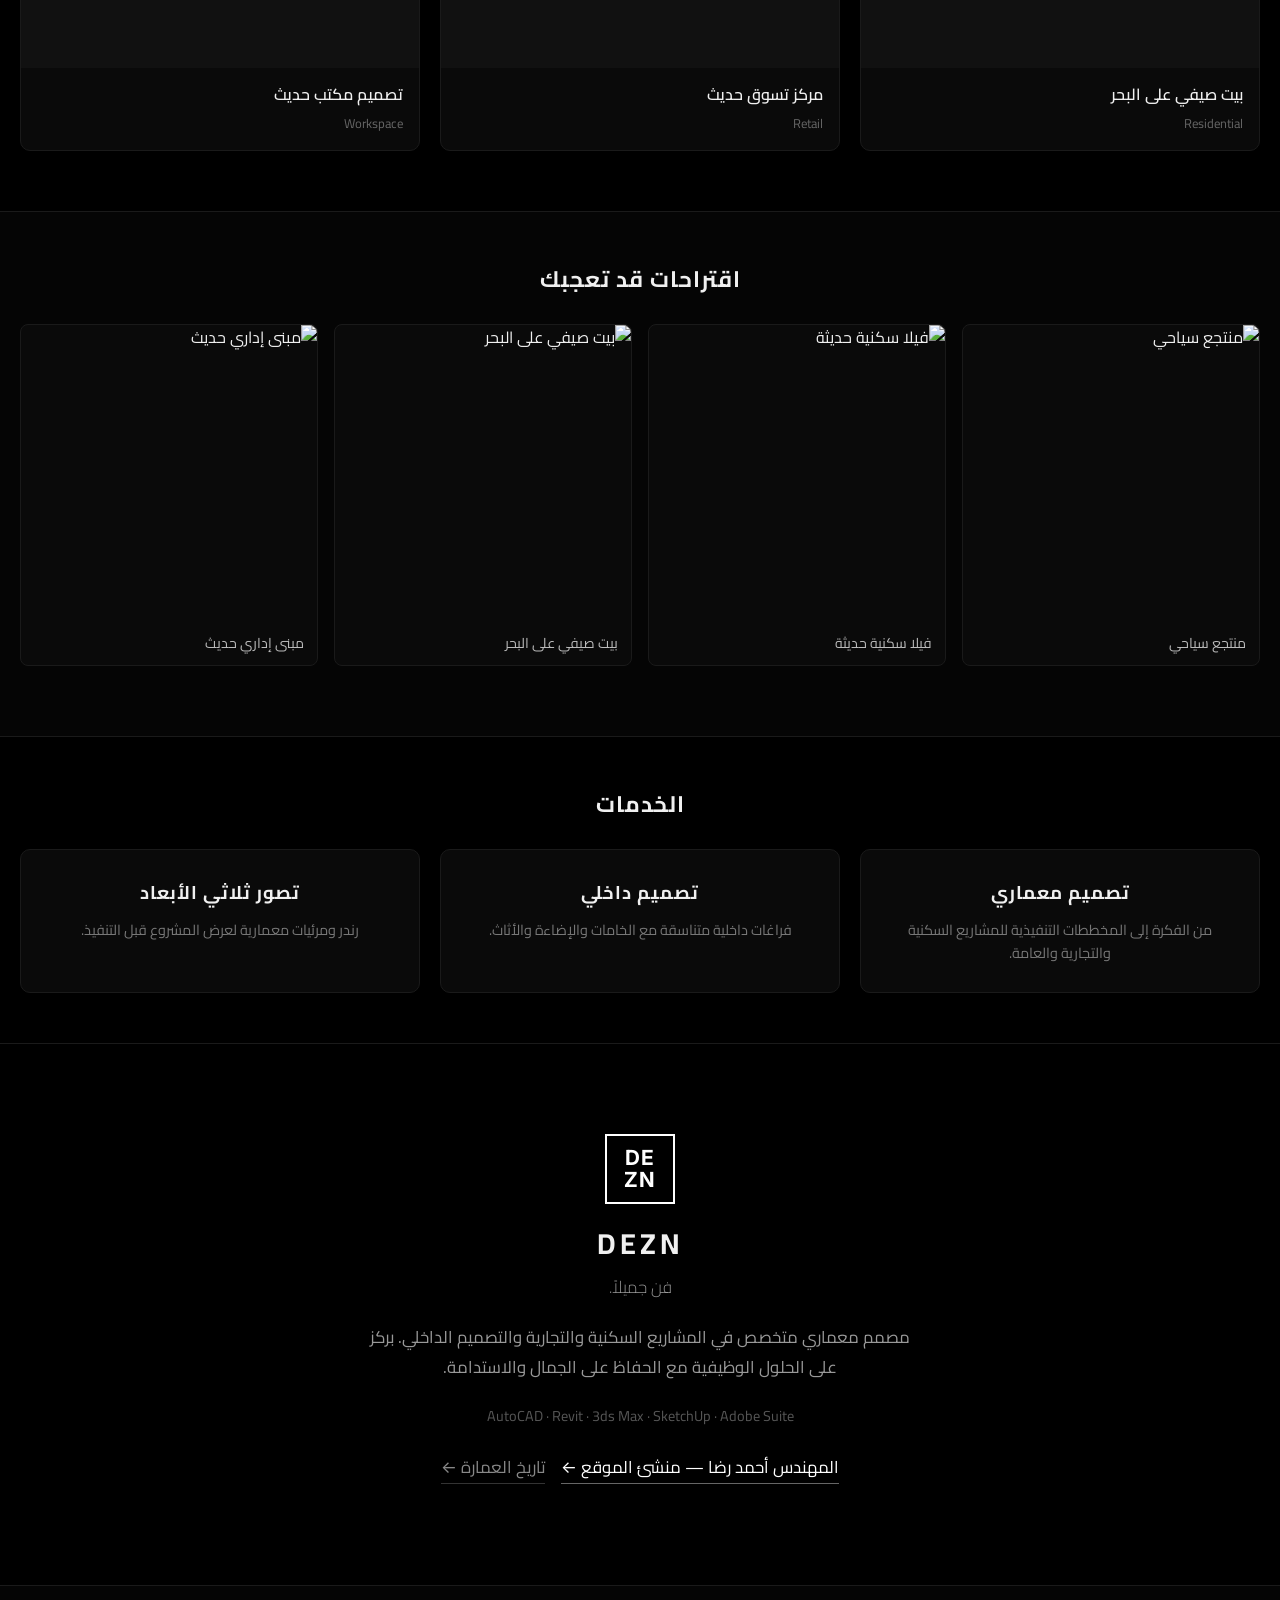
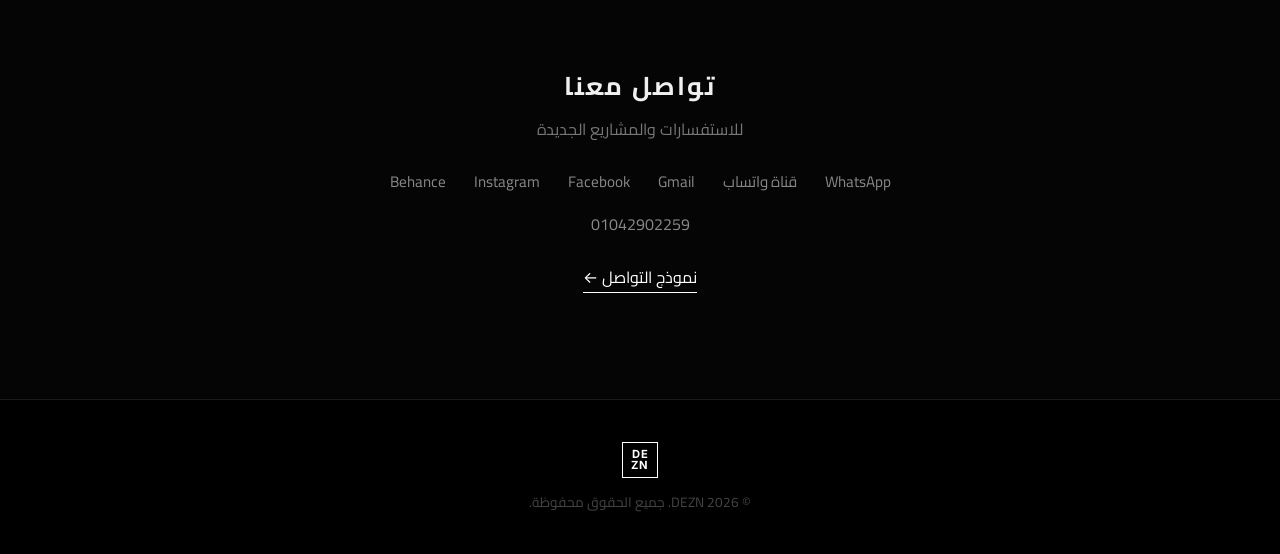
==== commit 1d94f92c: "Add files via upload" ====
--- a/index.html
+++ b/index.html
@@ -177,18 +177,18 @@
     <div class="container">
       <h2 class="section-title">الخدمات</h2>
       <div class="services-grid">
-        <div class="service-card">
+        <a href="service.html?id=architecture" class="service-card">
           <h3>تصميم معماري</h3>
           <p>من الفكرة إلى المخططات التنفيذية للمشاريع السكنية والتجارية والعامة.</p>
-        </div>
-        <div class="service-card">
+        </a>
+        <a href="service.html?id=interior" class="service-card">
           <h3>تصميم داخلي</h3>
           <p>فراغات داخلية متناسقة مع الخامات والإضاءة والأثاث.</p>
-        </div>
-        <div class="service-card">
+        </a>
+        <a href="service.html?id=visualization" class="service-card">
           <h3>تصور ثلاثي الأبعاد</h3>
           <p>رندر ومرئيات معمارية لعرض المشروع قبل التنفيذ.</p>
-        </div>
+        </a>
       </div>
     </div>
   </section>
@@ -219,6 +219,7 @@
       <p>للاستفسارات والمشاريع الجديدة</p>
       <div class="socials">
         <a href="https://wa.me/201042902259" target="_blank" rel="noopener">WhatsApp</a>
+        <a href="https://whatsapp.com/channel/0029Vb6xOMBAojYyRbdHNI2I" target="_blank" rel="noopener">قناة واتساب</a>
         <a href="mailto:dezncore@gmail.com">Gmail</a>
         <a href="https://www.facebook.com/Dezn1/" target="_blank" rel="noopener">Facebook</a>
         <a href="https://www.instagram.com/dezncore/" target="_blank" rel="noopener">Instagram</a>
--- a/style.css
+++ b/style.css
@@ -616,14 +616,16 @@
   gap: 20px;
 }
 .service-card {
+  display: block;
   background: #0a0a0a;
   border: 1px solid #1a1a1a;
   border-radius: 10px;
   padding: 28px 22px;
   text-align: center;
-  transition: border-color 0.3s;
-}
-.service-card:hover { border-color: #333; }
+  transition: border-color 0.3s, transform 0.25s;
+  color: inherit;
+}
+.service-card:hover { border-color: #333; transform: translateY(-3px); }
 .service-card h3 {
   font-size: 1.15rem;
   margin-bottom: 10px;
@@ -682,11 +684,15 @@
   margin-top: 12px;
 }
 .arch-card {
+  display: block;
   background: #0a0a0a;
   border: 1px solid #1a1a1a;
   border-radius: 10px;
   padding: 20px 18px;
-}
+  color: inherit;
+  transition: border-color 0.25s, transform 0.25s;
+}
+.arch-card:hover { border-color: #444; transform: translateY(-3px); }
 .arch-card h3 { font-size: 1.1rem; margin-bottom: 4px; }
 .arch-meta { font-size: 0.8rem; color: #666; margin-bottom: 10px; }
 .arch-card p:last-child { color: #999; font-size: 0.9rem; line-height: 1.65; margin: 0; }
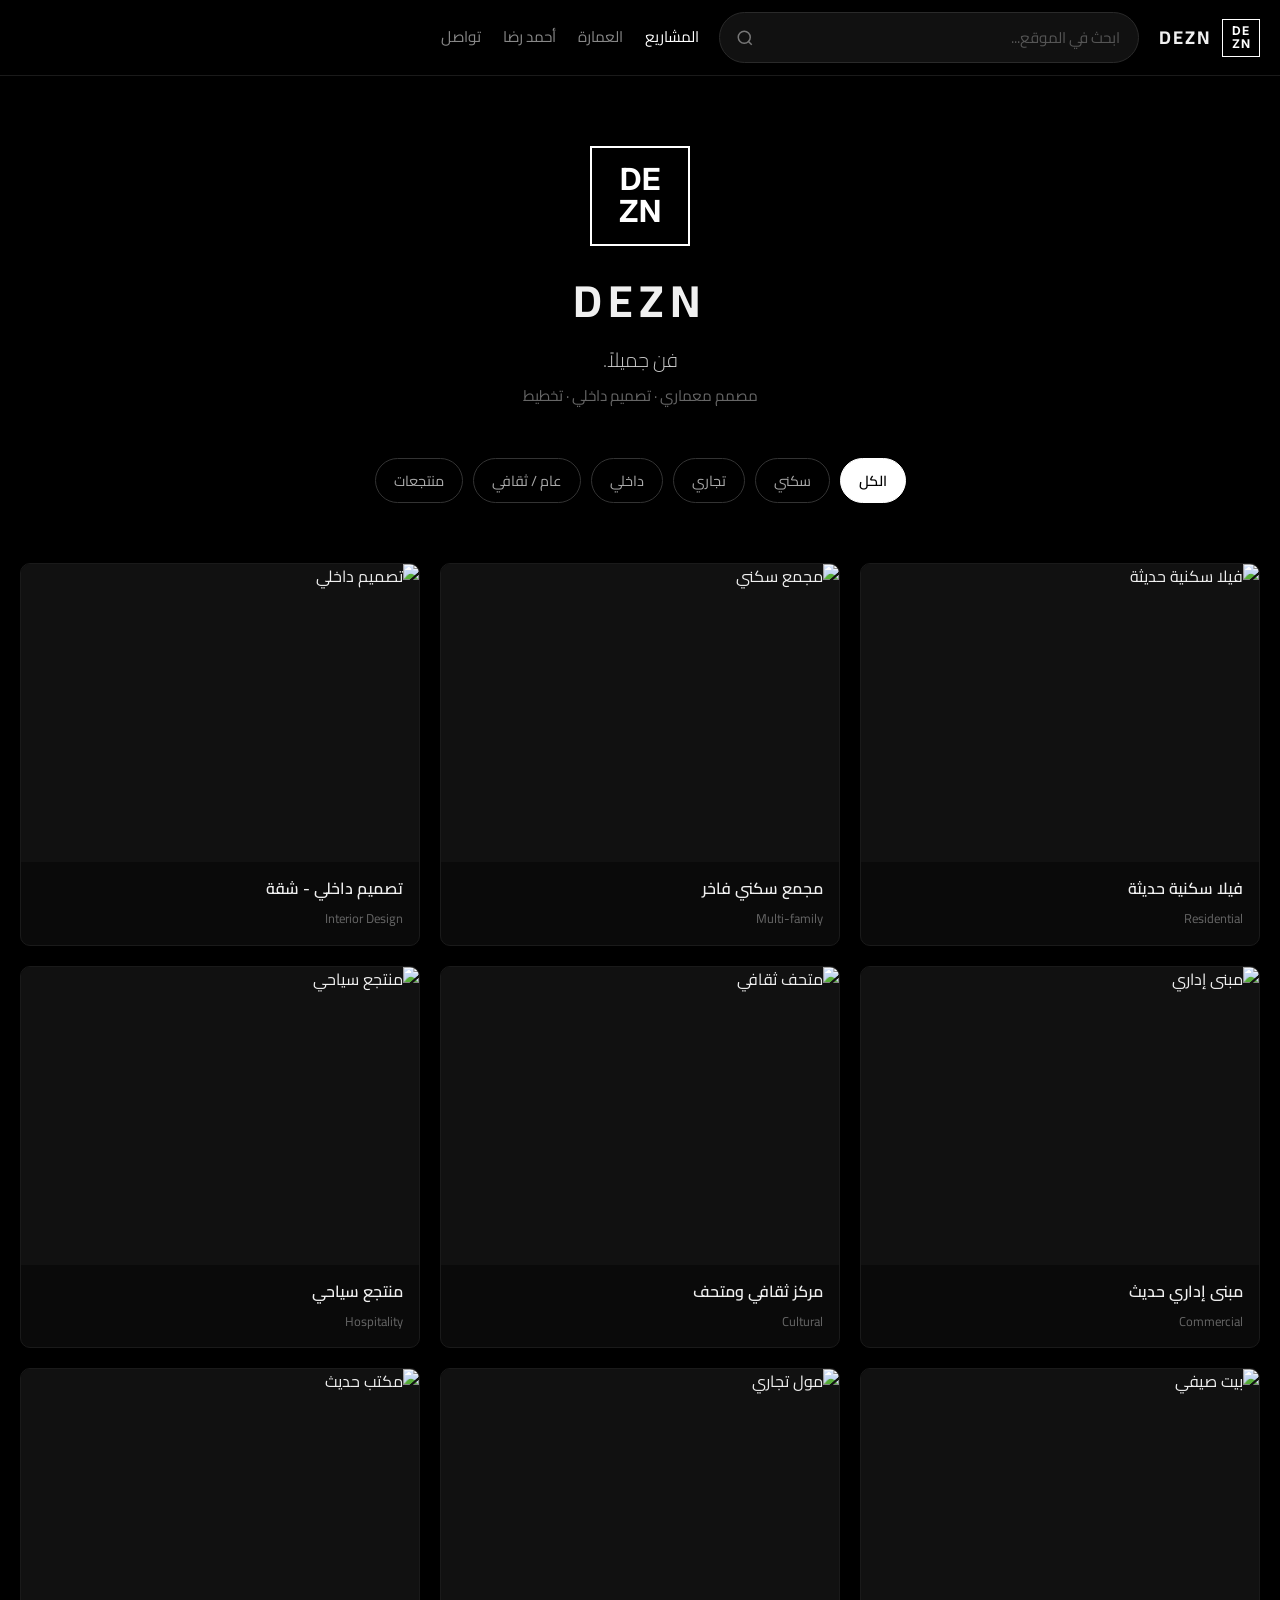
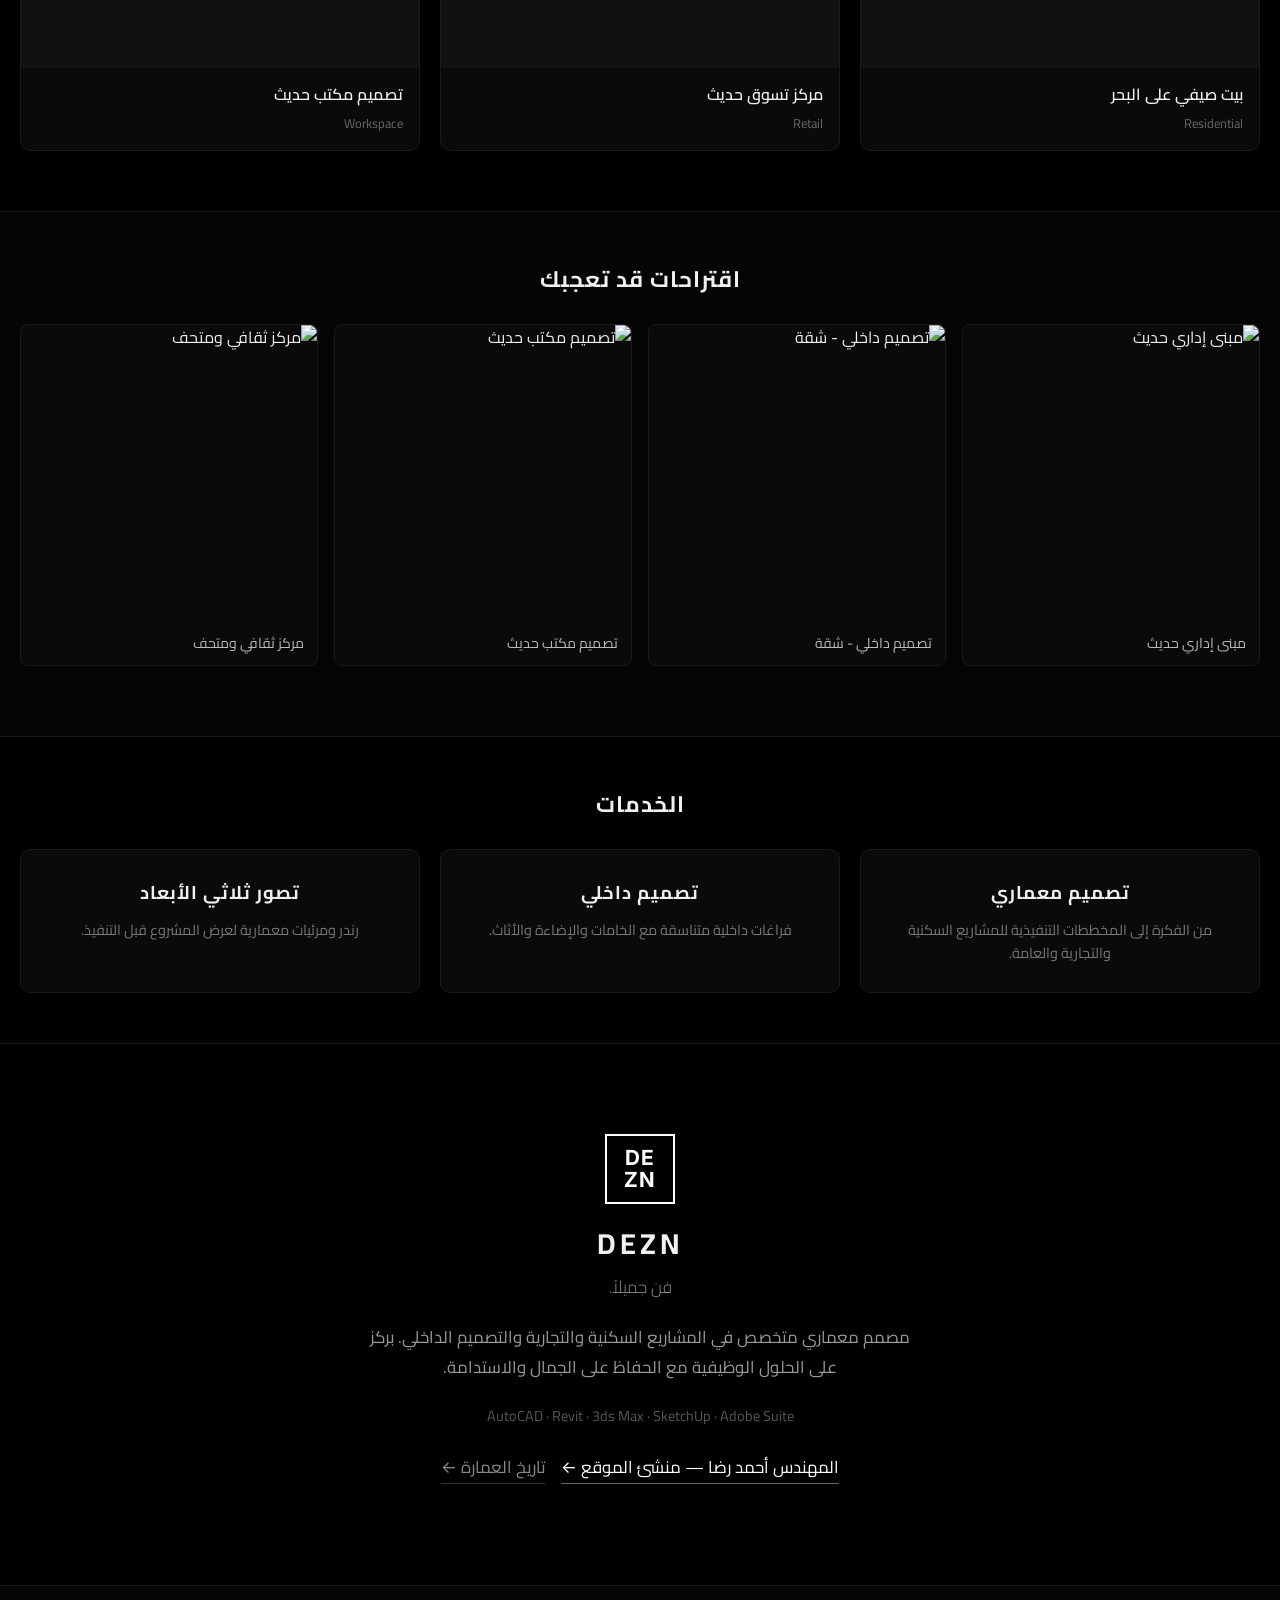
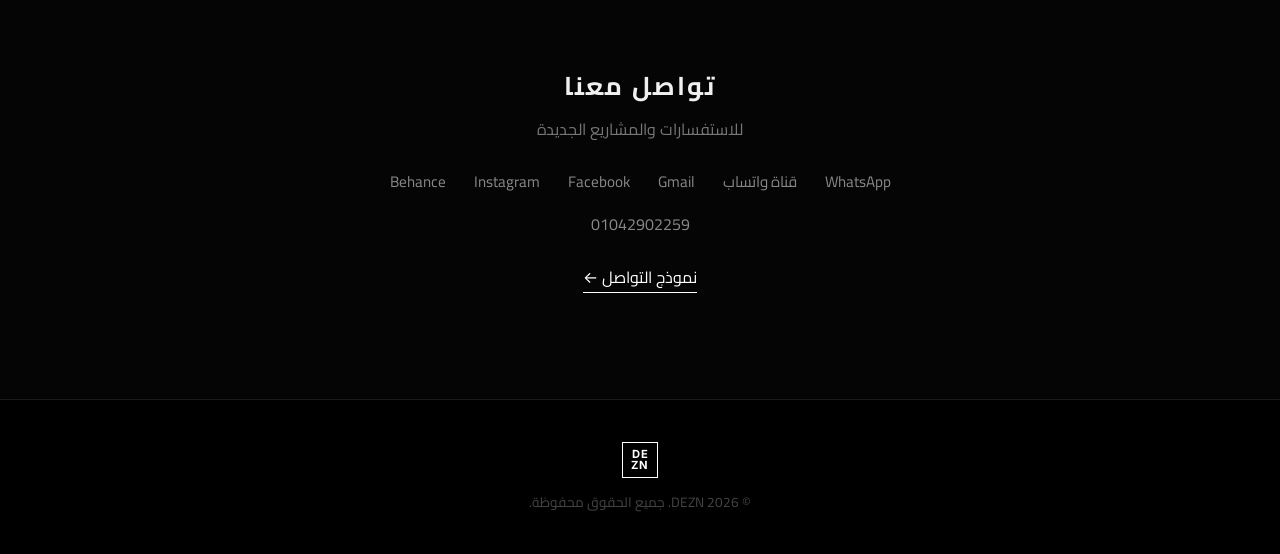
==== commit 7125bdf8: "Add files via upload" ====
--- a/index.html
+++ b/index.html
@@ -19,7 +19,7 @@
       </a>
       
       <div class="search-box">
-        <input type="text" id="searchInput" placeholder="ابحث في المشاريع..." autocomplete="off">
+        <input type="text" id="searchInput" placeholder="ابحث في الموقع..." autocomplete="off">
         <button id="searchBtn" aria-label="بحث">
           <svg width="18" height="18" viewBox="0 0 24 24" fill="none" stroke="currentColor" stroke-width="2">
             <circle cx="11" cy="11" r="8"></circle>
--- a/style.css
+++ b/style.css
@@ -79,8 +79,10 @@
   background: #111;
   border: 1px solid #2a2a2a;
   border-radius: 50px;
-  overflow: hidden;
+  overflow: visible;
   transition: border-color 0.25s;
+  position: relative;
+  z-index: 120;
 }
 
 .search-box:focus-within { border-color: #555; }
@@ -94,6 +96,8 @@
   color: #fff;
   font-family: 'Cairo', sans-serif;
   font-size: 0.95rem;
+  min-width: 0;
+  border-radius: 50px 0 0 50px;
 }
 
 .search-box input::placeholder { color: #555; }
@@ -106,9 +110,62 @@
   cursor: pointer;
   display: flex;
   align-items: center;
+  border-radius: 0 50px 50px 0;
+  flex-shrink: 0;
 }
 
 .search-box button:hover { color: #fff; }
+
+/* Search dropdown */
+.search-dropdown {
+  display: none;
+  position: absolute;
+  top: calc(100% + 8px);
+  right: 0;
+  left: 0;
+  background: #0d0d0d;
+  border: 1px solid #2a2a2a;
+  border-radius: 12px;
+  overflow: hidden;
+  box-shadow: 0 12px 40px rgba(0,0,0,0.55);
+  z-index: 200;
+  max-height: 70vh;
+  overflow-y: auto;
+}
+.search-dropdown.open { display: block; }
+.search-item {
+  display: flex;
+  align-items: center;
+  gap: 12px;
+  padding: 12px 16px;
+  border-bottom: 1px solid #1a1a1a;
+  transition: background 0.2s;
+  color: inherit;
+}
+.search-item:last-child { border-bottom: none; }
+.search-item:hover,
+.search-item:focus {
+  background: #161616;
+}
+.search-item-type {
+  font-size: 0.72rem;
+  color: #666;
+  background: #1a1a1a;
+  padding: 3px 8px;
+  border-radius: 20px;
+  white-space: nowrap;
+  flex-shrink: 0;
+}
+.search-item-title {
+  font-size: 0.92rem;
+  color: #eee;
+}
+.search-empty {
+  padding: 16px;
+  text-align: center;
+  color: #666;
+  font-size: 0.9rem;
+}
 
 .nav { display: flex; gap: 22px; }
 .nav a { font-size: 0.95rem; color: #888; transition: color 0.25s; }
@@ -624,14 +681,28 @@
   text-align: center;
   transition: border-color 0.3s, transform 0.25s;
   color: inherit;
-}
-.service-card:hover { border-color: #333; transform: translateY(-3px); }
+  cursor: pointer;
+  -webkit-tap-highlight-color: rgba(255,255,255,0.08);
+  position: relative;
+  z-index: 1;
+  touch-action: manipulation;
+}
+@media (hover: hover) {
+  .service-card:hover { border-color: #333; transform: translateY(-3px); }
+}
+.service-card:active { border-color: #555; }
 .service-card h3 {
   font-size: 1.15rem;
   margin-bottom: 10px;
   letter-spacing: 1px;
-}
-.service-card p { color: #777; font-size: 0.9rem; line-height: 1.6; }
+  pointer-events: none;
+}
+.service-card p {
+  color: #777;
+  font-size: 0.9rem;
+  line-height: 1.6;
+  pointer-events: none;
+}
 
 @media (max-width: 700px) {
   .project-gallery { grid-template-columns: 1fr; }
@@ -691,11 +762,19 @@
   padding: 20px 18px;
   color: inherit;
   transition: border-color 0.25s, transform 0.25s;
-}
-.arch-card:hover { border-color: #444; transform: translateY(-3px); }
-.arch-card h3 { font-size: 1.1rem; margin-bottom: 4px; }
-.arch-meta { font-size: 0.8rem; color: #666; margin-bottom: 10px; }
-.arch-card p:last-child { color: #999; font-size: 0.9rem; line-height: 1.65; margin: 0; }
+  cursor: pointer;
+  -webkit-tap-highlight-color: rgba(255,255,255,0.08);
+  position: relative;
+  z-index: 1;
+  touch-action: manipulation;
+}
+@media (hover: hover) {
+  .arch-card:hover { border-color: #444; transform: translateY(-3px); }
+}
+.arch-card:active { border-color: #555; }
+.arch-card h3 { font-size: 1.1rem; margin-bottom: 4px; pointer-events: none; }
+.arch-meta { font-size: 0.8rem; color: #666; margin-bottom: 10px; pointer-events: none; }
+.arch-card p:last-child { color: #999; font-size: 0.9rem; line-height: 1.65; margin: 0; pointer-events: none; }
 
 .founder-wrap {
   max-width: 900px;
@@ -783,3 +862,94 @@
   color: #eee;
   letter-spacing: 0.02em;
 }
+
+/* Architect works */
+.btn-works {
+  display: inline-block;
+  background: #fff;
+  color: #000;
+  padding: 10px 22px;
+  border-radius: 50px;
+  font-family: 'Cairo', sans-serif;
+  font-weight: 600;
+  font-size: 0.95rem;
+  transition: background 0.25s, transform 0.25s;
+}
+.btn-works:hover {
+  background: #ddd;
+  transform: translateY(-1px);
+}
+.works-section {
+  padding: 50px 0 70px;
+  background: #050505;
+  border-top: 1px solid #1a1a1a;
+}
+.works-intro {
+  text-align: center;
+  color: #777;
+  margin: -10px auto 28px;
+  max-width: 560px;
+  font-size: 0.95rem;
+}
+.works-grid {
+  display: grid;
+  grid-template-columns: repeat(2, 1fr);
+  gap: 20px;
+}
+.work-card {
+  display: block;
+  background: #0a0a0a;
+  border: 1px solid #1a1a1a;
+  border-radius: 12px;
+  overflow: hidden;
+  transition: border-color 0.25s, transform 0.25s;
+  color: inherit;
+  cursor: pointer;
+  -webkit-tap-highlight-color: rgba(255,255,255,0.08);
+  touch-action: manipulation;
+}
+.work-card:hover {
+  border-color: #333;
+  transform: translateY(-3px);
+}
+.work-card:active { border-color: #555; }
+.work-info h3,
+.work-year,
+.work-info p { pointer-events: none; }
+.work-img {
+  aspect-ratio: 16 / 10;
+  overflow: hidden;
+  background: #111;
+}
+.work-img img {
+  width: 100%;
+  height: 100%;
+  object-fit: cover;
+  transition: transform 0.5s;
+}
+.work-card:hover .work-img img {
+  transform: scale(1.04);
+}
+.work-info {
+  padding: 16px 18px 20px;
+}
+.work-info h3 {
+  font-size: 1.1rem;
+  margin-bottom: 4px;
+  color: #eee;
+}
+.work-year {
+  display: block;
+  font-size: 0.8rem;
+  color: #666;
+  margin-bottom: 10px;
+}
+.work-info p {
+  color: #999;
+  font-size: 0.9rem;
+  line-height: 1.7;
+  margin: 0;
+}
+@media (max-width: 700px) {
+  .works-grid { grid-template-columns: 1fr; }
+}
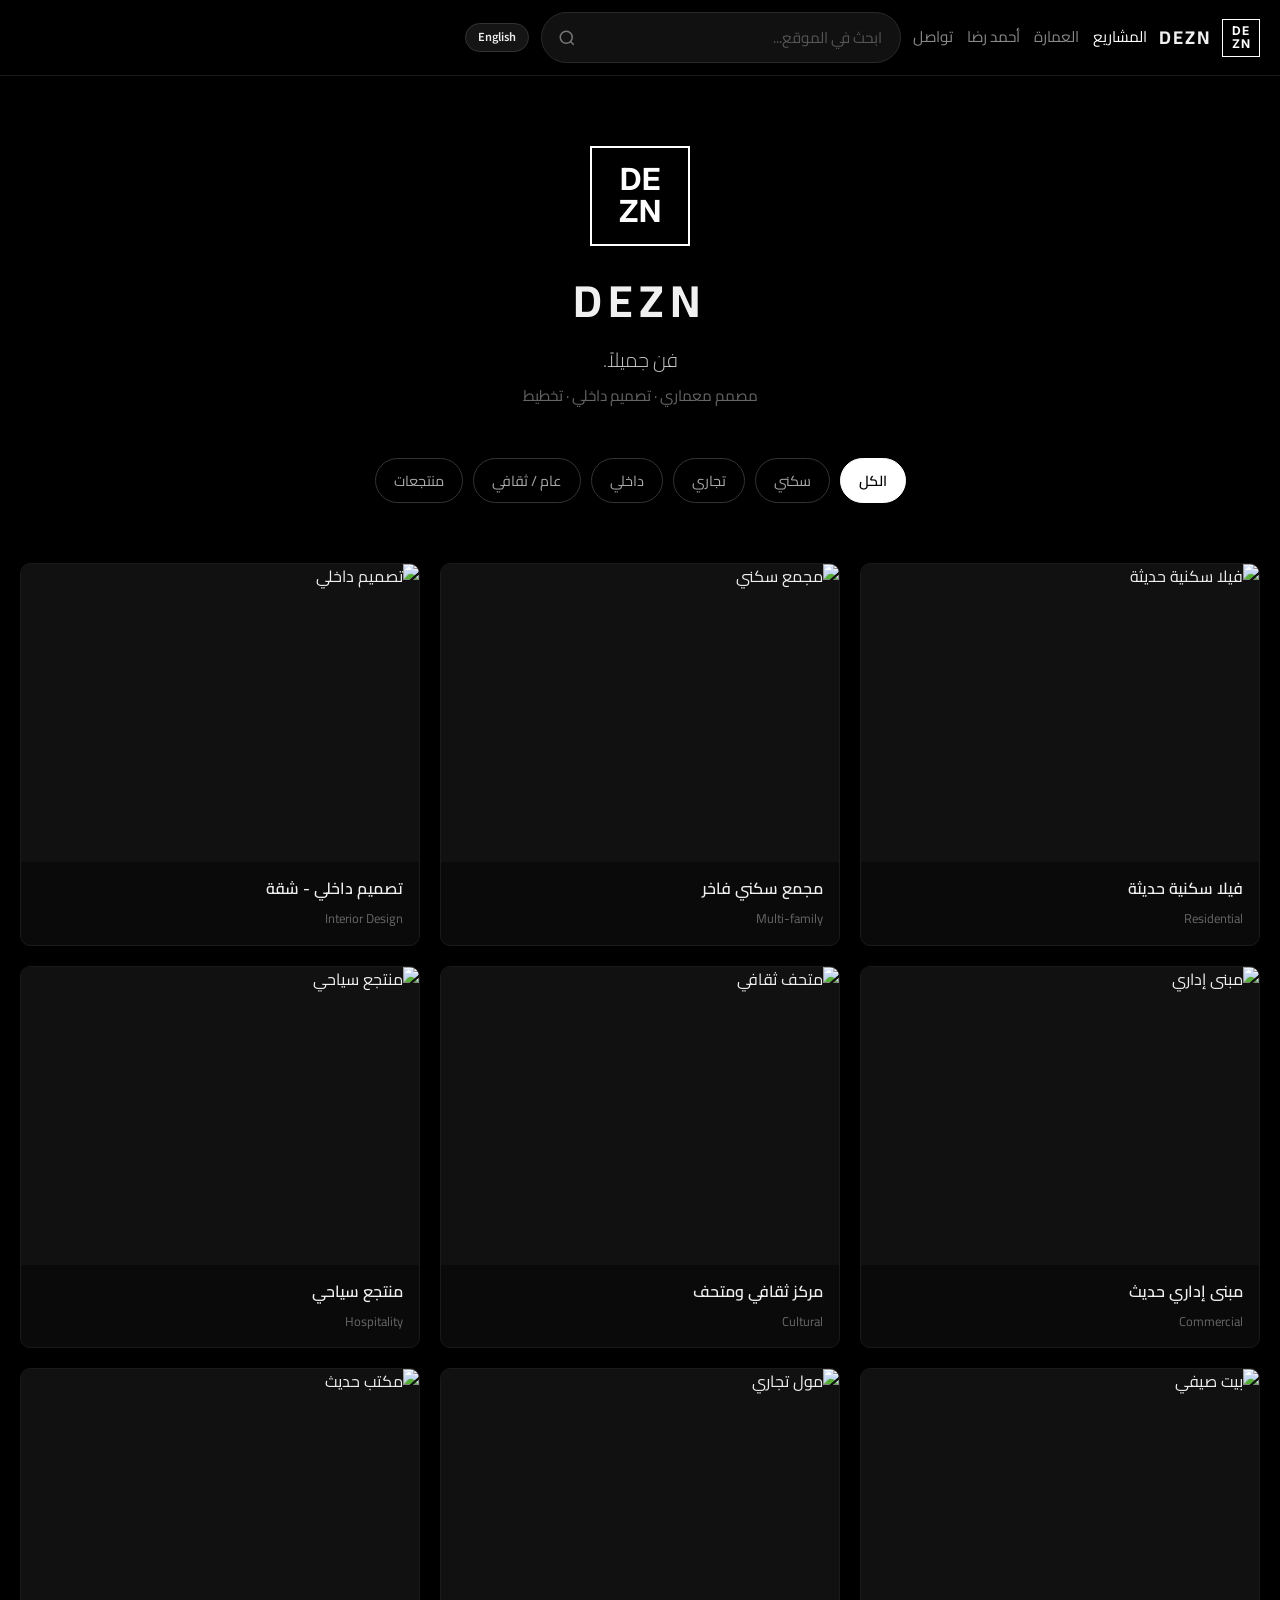
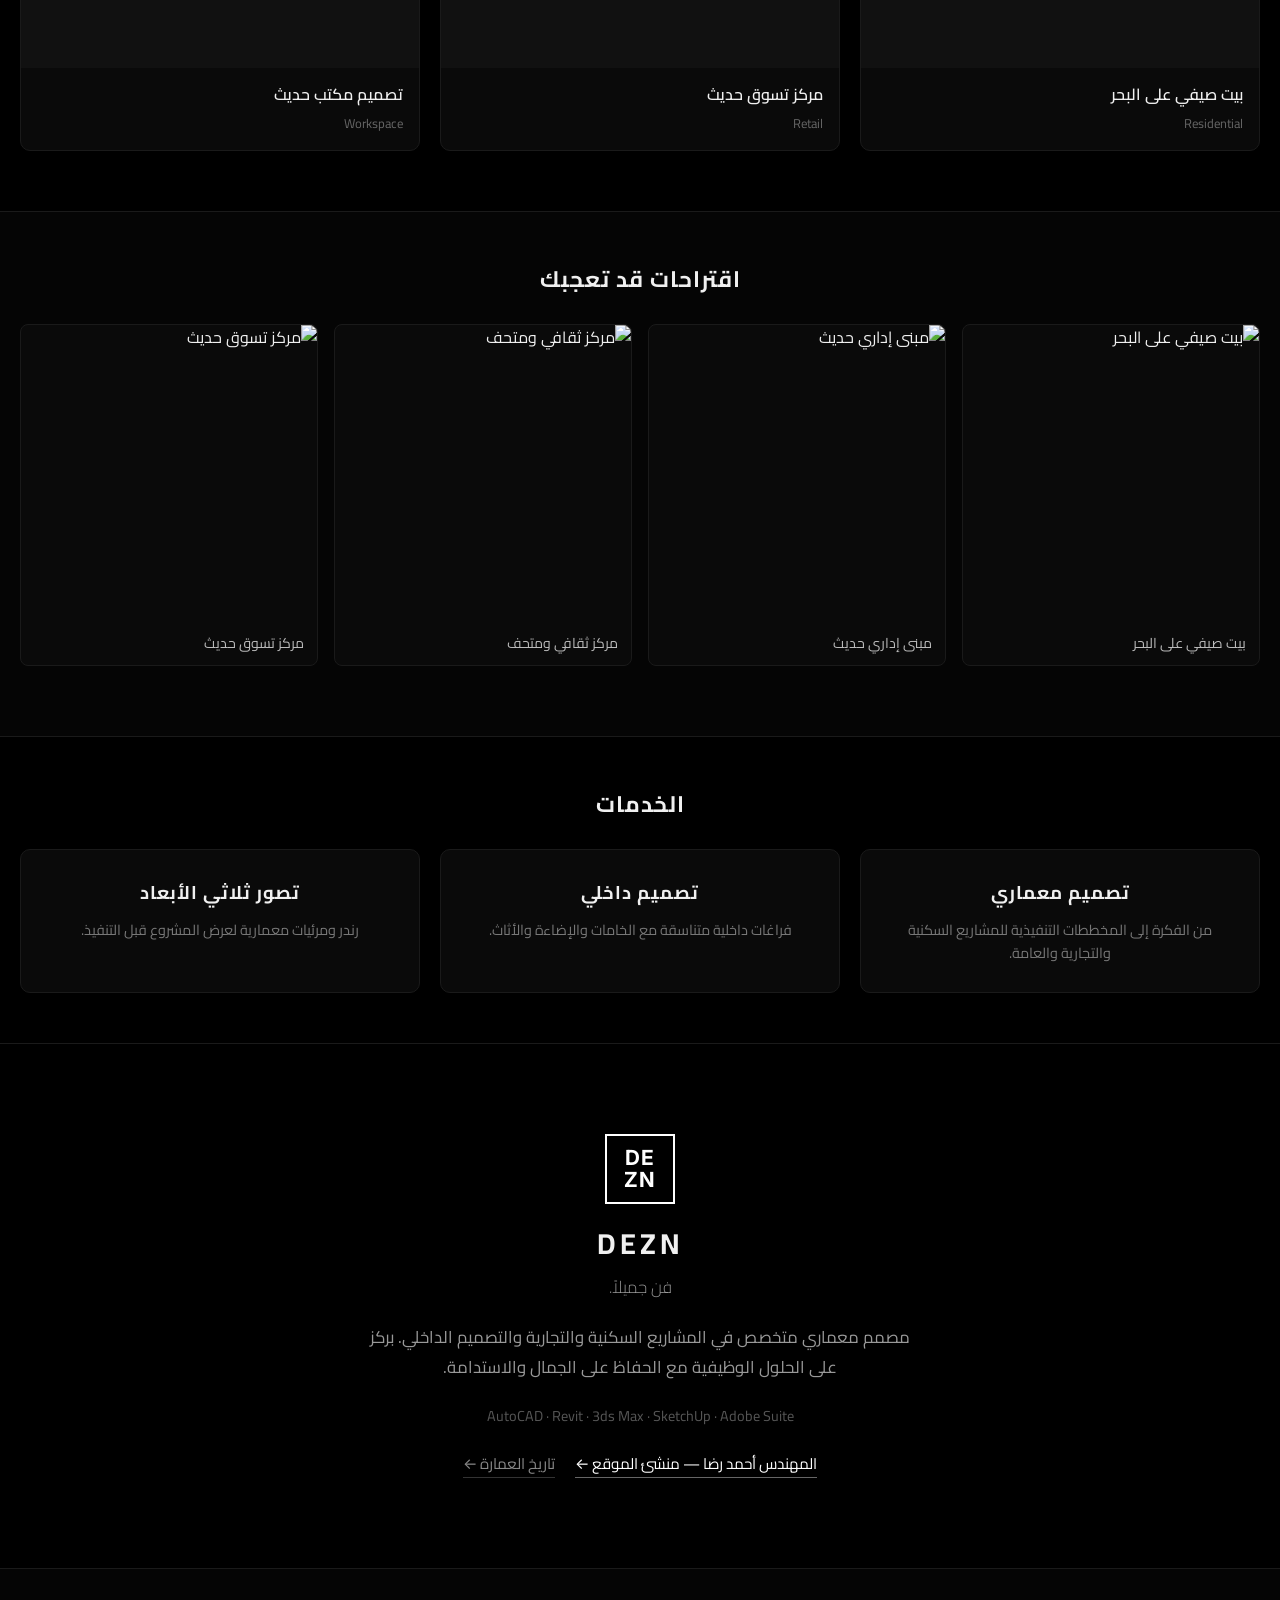
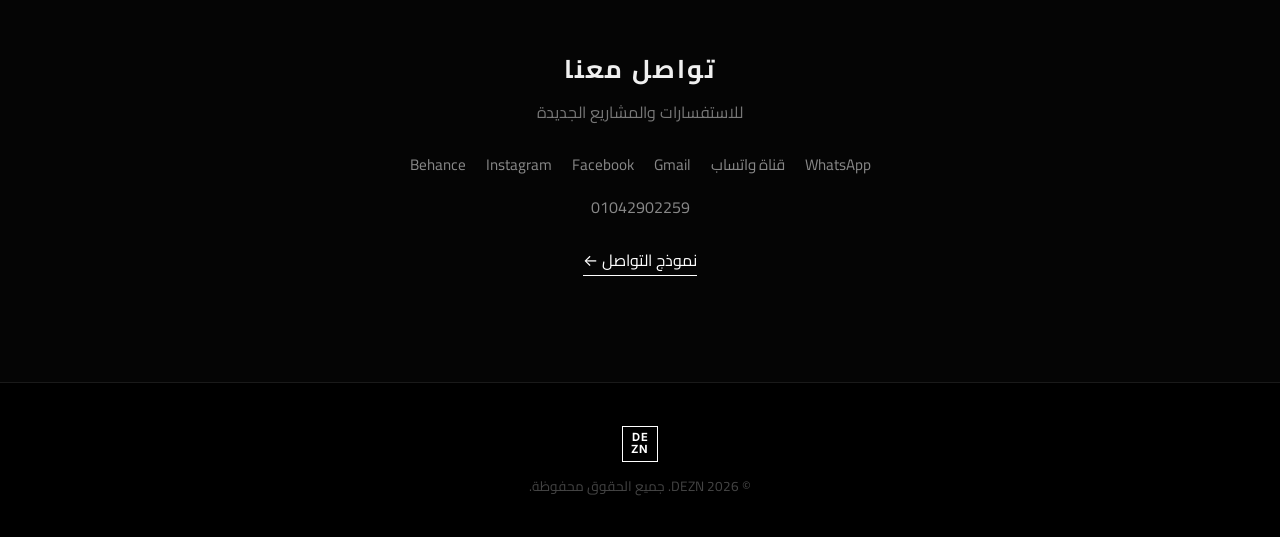
==== commit 89669bdb: "Add files via upload" ====
--- a/index.html
+++ b/index.html
@@ -8,7 +8,8 @@
   <link rel="stylesheet" href="./style.css">
   <link rel="preconnect" href="https://fonts.googleapis.com">
   <link rel="preconnect" href="https://fonts.gstatic.com" crossorigin>
-  <link href="https://fonts.googleapis.com/css2?family=Cairo:wght@300;400;600;700&family=Inter:wght@400;600;700&display=swap" rel="stylesheet">
+  <link href="https://fonts.googleapis.com/css2?family=Cairo:wght@300;400;600;700&family=Inter:wght@400;600;700&family=Cormorant+Garamond:ital,wght@0,400;0,500;0,600;0,700;1,400;1,500&family=Source+Sans+3:ital,wght@0,300;0,400;0,600;0,700;1,400&display=swap" rel="stylesheet">
+  <script src="./i18n.js"></script>
 </head>
 <body>
   <header class="header">
@@ -19,8 +20,8 @@
       </a>
       
       <div class="search-box">
-        <input type="text" id="searchInput" placeholder="ابحث في الموقع..." autocomplete="off">
-        <button id="searchBtn" aria-label="بحث">
+        <input type="text" id="searchInput" placeholder="ابحث في الموقع..." data-i18n-placeholder="search.placeholder" autocomplete="off">
+        <button id="searchBtn" aria-label="بحث" data-i18n-aria="search.aria">
           <svg width="18" height="18" viewBox="0 0 24 24" fill="none" stroke="currentColor" stroke-width="2">
             <circle cx="11" cy="11" r="8"></circle>
             <path d="m21 21-4.35-4.35"></path>
@@ -29,12 +30,13 @@
       </div>
 
             <nav class="nav">
-        <a href="index.html" class="active">المشاريع</a>
-        <a href="architecture.html">العمارة</a>
-        <a href="founder.html">أحمد رضا</a>
-        <a href="contact.html">تواصل</a>
+        <a href="index.html" class="active" data-i18n="nav.projects">المشاريع</a>
+        <a href="architecture.html" data-i18n="nav.architecture">العمارة</a>
+        <a href="founder.html" data-i18n="nav.founder">أحمد رضا</a>
+        <a href="contact.html" data-i18n="nav.contact">تواصل</a>
       </nav>
-    </div>
+                <button type="button" class="lang-toggle" data-lang-next="en" aria-label="Switch language">English</button>
+</div>
   </header>
 
   <section class="hero">
@@ -43,20 +45,20 @@
         <div class="logo-box large">DE<br>ZN</div>
       </div>
       <h1>DEZN</h1>
-      <p class="tagline">فن جميلاً.</p>
-      <p class="subtitle">مصمم معماري · تصميم داخلي · تخطيط</p>
+      <p class="tagline" data-i18n="hero.tagline">فن جميلاً.</p>
+      <p class="subtitle" data-i18n="hero.subtitle">مصمم معماري · تصميم داخلي · تخطيط</p>
     </div>
   </section>
 
   <section class="filters-section">
     <div class="container">
       <div class="filters">
-        <button class="filter-btn active" data-filter="all">الكل</button>
-        <button class="filter-btn" data-filter="residential">سكني</button>
-        <button class="filter-btn" data-filter="commercial">تجاري</button>
-        <button class="filter-btn" data-filter="interior">داخلي</button>
-        <button class="filter-btn" data-filter="public">عام / ثقافي</button>
-        <button class="filter-btn" data-filter="landscape">منتجعات</button>
+        <button class="filter-btn active" data-filter="all" data-i18n="filter.all">الكل</button>
+        <button class="filter-btn" data-filter="residential" data-i18n="filter.residential">سكني</button>
+        <button class="filter-btn" data-filter="commercial" data-i18n="filter.commercial">تجاري</button>
+        <button class="filter-btn" data-filter="interior" data-i18n="filter.interior">داخلي</button>
+        <button class="filter-btn" data-filter="public" data-i18n="filter.public">عام / ثقافي</button>
+        <button class="filter-btn" data-filter="landscape" data-i18n="filter.landscape">منتجعات</button>
       </div>
       <p id="resultsInfo" class="results-info"></p>
     </div>
@@ -71,7 +73,7 @@
             <img src="https://images.unsplash.com/photo-1487958449943-2429e8be8624?w=800&h=600&fit=crop" alt="فيلا سكنية حديثة" loading="lazy">
           </div>
           <div class="project-info">
-            <h3>فيلا سكنية حديثة</h3>
+            <h3 data-i18n-p="villa">فيلا سكنية حديثة</h3>
             <span>Residential</span>
           </div>
         </a>
@@ -81,7 +83,7 @@
             <img src="https://images.unsplash.com/photo-1600585154340-be6161a56a0c?w=800&h=600&fit=crop" alt="مجمع سكني" loading="lazy">
           </div>
           <div class="project-info">
-            <h3>مجمع سكني فاخر</h3>
+            <h3 data-i18n-p="complex">مجمع سكني فاخر</h3>
             <span>Multi-family</span>
           </div>
         </a>
@@ -91,7 +93,7 @@
             <img src="https://images.unsplash.com/photo-1600607687939-ce8a6c25118c?w=800&h=600&fit=crop" alt="تصميم داخلي" loading="lazy">
           </div>
           <div class="project-info">
-            <h3>تصميم داخلي - شقة</h3>
+            <h3 data-i18n-p="apartment">تصميم داخلي - شقة</h3>
             <span>Interior Design</span>
           </div>
         </a>
@@ -101,7 +103,7 @@
             <img src="https://images.unsplash.com/photo-1497366216548-37526070297c?w=800&h=600&fit=crop" alt="مبنى إداري" loading="lazy">
           </div>
           <div class="project-info">
-            <h3>مبنى إداري حديث</h3>
+            <h3 data-i18n-p="office">مبنى إداري حديث</h3>
             <span>Commercial</span>
           </div>
         </a>
@@ -111,7 +113,7 @@
             <img src="https://images.unsplash.com/photo-1600566753086-00f18fb6b3ea?w=800&h=600&fit=crop" alt="متحف ثقافي" loading="lazy">
           </div>
           <div class="project-info">
-            <h3>مركز ثقافي ومتحف</h3>
+            <h3 data-i18n-p="museum">مركز ثقافي ومتحف</h3>
             <span>Cultural</span>
           </div>
         </a>
@@ -121,7 +123,7 @@
             <img src="https://images.unsplash.com/photo-1600047509807-ba8f99d2cdde?w=800&h=600&fit=crop" alt="منتجع سياحي" loading="lazy">
           </div>
           <div class="project-info">
-            <h3>منتجع سياحي</h3>
+            <h3 data-i18n-p="resort">منتجع سياحي</h3>
             <span>Hospitality</span>
           </div>
         </a>
@@ -131,7 +133,7 @@
             <img src="https://images.unsplash.com/photo-1600596542815-ffad4c1539a9?w=800&h=600&fit=crop" alt="بيت صيفي" loading="lazy">
           </div>
           <div class="project-info">
-            <h3>بيت صيفي على البحر</h3>
+            <h3 data-i18n-p="beach">بيت صيفي على البحر</h3>
             <span>Residential</span>
           </div>
         </a>
@@ -141,7 +143,7 @@
             <img src="https://images.unsplash.com/photo-1486406146926-c627a92ad1ab?w=800&h=600&fit=crop" alt="مول تجاري" loading="lazy">
           </div>
           <div class="project-info">
-            <h3>مركز تسوق حديث</h3>
+            <h3 data-i18n-p="mall">مركز تسوق حديث</h3>
             <span>Retail</span>
           </div>
         </a>
@@ -151,7 +153,7 @@
             <img src="https://images.unsplash.com/photo-1497366754035-f200968a6e72?w=800&h=600&fit=crop" alt="مكتب حديث" loading="lazy">
           </div>
           <div class="project-info">
-            <h3>تصميم مكتب حديث</h3>
+            <h3 data-i18n-p="workspace">تصميم مكتب حديث</h3>
             <span>Workspace</span>
           </div>
         </a>
@@ -159,15 +161,15 @@
       </div>
 
       <div id="noResults" class="no-results" style="display: none;">
-        <p>مفيش نتائج مطابقة لبحثك</p>
-        <button onclick="resetAll()">عرض كل المشاريع</button>
+        <p><span data-i18n="noResults">مفيش نتائج مطابقة لبحثك</span></p>
+        <button onclick="resetAll()"><span data-i18n="noResults.btn">عرض كل المشاريع</span></button>
       </div>
     </div>
   </section>
 
   <section class="suggestions" id="suggestionsSection">
     <div class="container">
-      <h2 class="section-title">اقتراحات قد تعجبك</h2>
+      <h2 class="section-title" data-i18n="suggestions.title">اقتراحات قد تعجبك</h2>
       <div class="suggestions-grid" id="suggestionsGrid"></div>
     </div>
   </section>
@@ -175,19 +177,19 @@
   
   <section class="services" id="services">
     <div class="container">
-      <h2 class="section-title">الخدمات</h2>
+      <h2 class="section-title" data-i18n="services.title">الخدمات</h2>
       <div class="services-grid">
         <a href="service.html?id=architecture" class="service-card">
-          <h3>تصميم معماري</h3>
-          <p>من الفكرة إلى المخططات التنفيذية للمشاريع السكنية والتجارية والعامة.</p>
+          <h3 data-i18n="services.arch.title">تصميم معماري</h3>
+          <p data-i18n="services.arch.desc">من الفكرة إلى المخططات التنفيذية للمشاريع السكنية والتجارية والعامة.</p>
         </a>
         <a href="service.html?id=interior" class="service-card">
-          <h3>تصميم داخلي</h3>
-          <p>فراغات داخلية متناسقة مع الخامات والإضاءة والأثاث.</p>
+          <h3 data-i18n="services.int.title">تصميم داخلي</h3>
+          <p data-i18n="services.int.desc">فراغات داخلية متناسقة مع الخامات والإضاءة والأثاث.</p>
         </a>
         <a href="service.html?id=visualization" class="service-card">
-          <h3>تصور ثلاثي الأبعاد</h3>
-          <p>رندر ومرئيات معمارية لعرض المشروع قبل التنفيذ.</p>
+          <h3 data-i18n="services.viz.title">تصور ثلاثي الأبعاد</h3>
+          <p data-i18n="services.viz.desc">رندر ومرئيات معمارية لعرض المشروع قبل التنفيذ.</p>
         </a>
       </div>
     </div>
@@ -198,35 +200,34 @@
       <div class="about-content">
         <div class="logo-box medium">DE<br>ZN</div>
         <h2>DEZN</h2>
-        <p class="tagline">فن جميلاً.</p>
-        <p>
+        <p class="tagline" data-i18n="about.tagline">فن جميلاً.</p>
+        <p data-i18n="about.body">
           مصمم معماري متخصص في المشاريع السكنية والتجارية والتصميم الداخلي.
           بركز على الحلول الوظيفية مع الحفاظ على الجمال والاستدامة.
         </p>
         <p class="tools">AutoCAD · Revit · 3ds Max · SketchUp · Adobe Suite</p>
-        <p style="margin-top:24px">
-          <a href="founder.html" style="color:#fff;border-bottom:1px solid #666">المهندس أحمد رضا — منشئ الموقع ←</a>
-          &nbsp;&nbsp;
-          <a href="architecture.html" style="color:#888;border-bottom:1px solid #333">تاريخ العمارة ←</a>
-        </p>
+        <div class="about-links">
+          <a href="founder.html" data-i18n="about.founder">المهندس أحمد رضا — منشئ الموقع ←</a>
+          <a href="architecture.html" data-i18n="about.architecture">تاريخ العمارة ←</a>
+        </div>
       </div>
     </div>
   </section>
 
   <section id="contact" class="contact">
     <div class="container">
-      <h2>تواصل معنا</h2>
-      <p>للاستفسارات والمشاريع الجديدة</p>
+      <h2 data-i18n="contact.title">تواصل معنا</h2>
+      <p data-i18n="contact.sub">للاستفسارات والمشاريع الجديدة</p>
       <div class="socials">
         <a href="https://wa.me/201042902259" target="_blank" rel="noopener">WhatsApp</a>
-        <a href="https://whatsapp.com/channel/0029Vb6xOMBAojYyRbdHNI2I" target="_blank" rel="noopener">قناة واتساب</a>
+        <a href="https://whatsapp.com/channel/0029Vb6xOMBAojYyRbdHNI2I" target="_blank" rel="noopener"><span data-i18n="contact.channel">قناة واتساب</span></a>
         <a href="mailto:dezncore@gmail.com">Gmail</a>
         <a href="https://www.facebook.com/Dezn1/" target="_blank" rel="noopener">Facebook</a>
         <a href="https://www.instagram.com/dezncore/" target="_blank" rel="noopener">Instagram</a>
         <a href="https://www.behance.net/ahmedreda477" target="_blank" rel="noopener">Behance</a>
       </div>
       <p style="margin-top:16px"><a href="tel:+201042902259" style="color:#888">01042902259</a></p>
-      <p style="margin-top:8px"><a href="contact.html" style="color:#fff;border-bottom:1px solid #fff">نموذج التواصل ←</a></p>
+      <p style="margin-top:8px"><a href="contact.html" style="color:#fff;border-bottom:1px solid #fff"><span data-i18n="contact.form">نموذج التواصل ←</span></a></p>
     </div>
   </section>
 
@@ -235,7 +236,7 @@
       <div class="footer-logo">
         <div class="logo-box small">DE<br>ZN</div>
       </div>
-      <p>© 2026 DEZN. جميع الحقوق محفوظة.</p>
+      <p><span data-i18n="footer">© 2026 DEZN. جميع الحقوق محفوظة.</span></p>
     </div>
   </footer>
 
--- a/style.css
+++ b/style.css
@@ -390,8 +390,12 @@
 
 .socials {
   display: flex;
+  flex-wrap: wrap;
   justify-content: center;
-  gap: 28px;
+  align-items: center;
+  gap: 12px 20px;
+  max-width: 100%;
+  padding: 0 8px;
 }
 
 .socials a {
@@ -399,6 +403,7 @@
   font-size: 0.95rem;
   transition: color 0.25s;
   border-bottom: 1px solid transparent;
+  white-space: nowrap;
 }
 
 .socials a:hover {
@@ -459,17 +464,70 @@
 @media (max-width: 1000px) {
   .projects-grid { grid-template-columns: repeat(2, 1fr); }
   .suggestions-grid { grid-template-columns: repeat(3, 1fr); }
-  .header-inner { flex-wrap: wrap; }
-  .search-box { order: 3; max-width: 100%; width: 100%; }
 }
 
 @media (max-width: 640px) {
-  .projects-grid { grid-template-columns: 1fr; }
-  .suggestions-grid { grid-template-columns: repeat(2, 1fr); }
+  body { overflow-x: hidden; }
+
+  .container {
+    padding: 0 16px;
+    width: 100%;
+    max-width: 100%;
+  }
+
+  .logo-text { display: none; }
+
+  .hero { padding: 40px 0 28px; }
   .hero h1 { font-size: 2.1rem; letter-spacing: 4px; }
-  .logo-text { display: none; }
-  .nav { gap: 14px; }
+
+  .filters {
+    justify-content: center;
+    gap: 8px;
+  }
   .filter-btn { padding: 7px 14px; font-size: 0.85rem; }
+
+  .projects { padding: 10px 0 40px; }
+  .projects-grid {
+    grid-template-columns: 1fr;
+    gap: 16px;
+    width: 100%;
+    margin: 0 auto;
+  }
+
+  .project-card {
+    width: 100%;
+    max-width: 100%;
+    margin: 0 auto;
+  }
+
+  .project-image {
+    width: 100%;
+    aspect-ratio: 4 / 3;
+  }
+
+  .project-image img {
+    width: 100%;
+    height: 100%;
+    object-fit: cover;
+    display: block;
+  }
+
+  .project-info {
+    padding: 14px 16px;
+    text-align: right;
+  }
+
+  .suggestions-grid { grid-template-columns: repeat(2, 1fr); gap: 12px; }
+
+  .contact { padding: 50px 0; }
+  .socials {
+    gap: 10px 14px;
+    padding: 0 4px;
+  }
+  .socials a { font-size: 0.88rem; }
+
+  .about-content { padding: 0 4px; }
+  .about-content p { overflow-wrap: anywhere; word-break: break-word; }
 }
 
 /* ===== Extended pages ===== */
@@ -953,3 +1011,361 @@
 @media (max-width: 700px) {
   .works-grid { grid-template-columns: 1fr; }
 }
+
+.about-links {
+  margin-top: 24px;
+  display: flex;
+  flex-wrap: wrap;
+  justify-content: center;
+  gap: 12px 20px;
+}
+.about-links a {
+  color: #fff;
+  border-bottom: 1px solid #666;
+  font-size: 0.95rem;
+}
+.about-links a:last-child {
+  color: #888;
+  border-bottom-color: #333;
+}
+.about-links a:hover {
+  color: #fff;
+  border-bottom-color: #fff;
+}
+
+/* Language toggle — single button */
+.lang-toggle {
+  flex-shrink: 0;
+  background: #151515;
+  border: 1px solid #333;
+  color: #eee;
+  font-family: 'Source Sans 3', 'Cairo', 'Inter', sans-serif;
+  font-size: 0.78rem;
+  font-weight: 600;
+  padding: 6px 12px;
+  border-radius: 20px;
+  cursor: pointer;
+  transition: background 0.2s, border-color 0.2s, color 0.2s;
+  line-height: 1.2;
+  white-space: nowrap;
+}
+.lang-toggle:hover {
+  background: #1f1f1f;
+  border-color: #555;
+  color: #fff;
+}
+.lang-switch { display: none; }
+.lang-btn { display: none; }
+
+
+/* LTR adjustments when English */
+html[dir="ltr"] body {
+  direction: ltr;
+  text-align: left;
+}
+html[dir="ltr"] .project-info,
+html[dir="ltr"] .work-info {
+  text-align: left;
+}
+html[dir="ltr"] .breadcrumb {
+  flex-direction: row;
+}
+html[dir="ltr"] .nav {
+  direction: ltr;
+}
+html[dir="ltr"] .direct-card {
+  flex-direction: row;
+}
+html[dir="ltr"] .founder-wrap {
+  direction: ltr;
+}
+html[dir="ltr"] .search-box input {
+  border-radius: 50px 0 0 50px;
+}
+html[dir="ltr"] .search-box button {
+  border-radius: 0 50px 50px 0;
+}
+html[dir="rtl"] .search-box input {
+  border-radius: 0 50px 50px 0;
+}
+html[dir="rtl"] .search-box button {
+  border-radius: 50px 0 0 50px;
+}
+
+
+
+
+
+
+/* English typography — no awkward drops */
+html[lang="en"],
+html[lang="en"] body,
+body.lang-en {
+  font-family: 'Source Sans 3', 'Inter', system-ui, sans-serif;
+  font-weight: 400;
+  letter-spacing: 0.01em;
+}
+
+html[lang="en"] h1,
+html[lang="en"] h2,
+html[lang="en"] h3,
+html[lang="en"] h4,
+html[lang="en"] .logo-text,
+html[lang="en"] .hero h1,
+html[lang="en"] .page-hero h1,
+html[lang="en"] .section-title,
+html[lang="en"] .article-h,
+html[lang="en"] .about h2,
+html[lang="en"] .contact h2,
+html[lang="en"] .founder-info h2,
+html[lang="en"] .project-info h3,
+html[lang="en"] .work-info h3,
+html[lang="en"] .service-card h3,
+html[lang="en"] .arch-card h3,
+body.lang-en h1,
+body.lang-en h2,
+body.lang-en h3,
+body.lang-en .logo-text,
+body.lang-en .section-title,
+body.lang-en .article-h {
+  font-family: 'Cormorant Garamond', Georgia, serif;
+  font-weight: 600;
+  letter-spacing: 0.02em;
+  line-height: 1.2;
+}
+
+html[lang="en"] .hero h1,
+html[lang="en"] .page-hero h1,
+body.lang-en .hero h1,
+body.lang-en .page-hero h1 {
+  font-weight: 500;
+  letter-spacing: 0.04em;
+  font-size: clamp(1.85rem, 5vw, 2.5rem);
+  line-height: 1.15;
+  max-width: none;
+  padding-inline: 8px;
+}
+
+html[lang="en"] .tagline,
+html[lang="en"] .meta,
+html[lang="en"] .subtitle,
+html[lang="en"] .founder-role,
+html[lang="en"] .work-year,
+html[lang="en"] .arch-meta,
+body.lang-en .tagline,
+body.lang-en .meta,
+body.lang-en .subtitle {
+  font-family: 'Cormorant Garamond', Georgia, serif;
+  font-style: italic;
+  font-weight: 400;
+  letter-spacing: 0.02em;
+  line-height: 1.4;
+}
+
+/* Keep logo box compact — no serif drop */
+html[lang="en"] .logo-box,
+body.lang-en .logo-box {
+  font-family: 'Inter', 'Source Sans 3', system-ui, sans-serif !important;
+  font-weight: 700;
+  letter-spacing: 1px;
+  line-height: 1.05;
+  font-style: normal;
+}
+
+html[lang="en"] .nav a,
+html[lang="en"] .filter-btn,
+html[lang="en"] .lang-btn,
+html[lang="en"] .search-box input,
+html[lang="en"] .search-box button,
+html[lang="en"] .btn-works,
+html[lang="en"] .btn-submit,
+html[lang="en"] .direct-label,
+html[lang="en"] .direct-value,
+html[lang="en"] .socials a,
+html[lang="en"] .footer p,
+html[lang="en"] .breadcrumb,
+html[lang="en"] .breadcrumb a,
+html[lang="en"] .back-link,
+html[lang="en"] .spec-item,
+html[lang="en"] .spec-item strong,
+html[lang="en"] .spec-item span,
+html[lang="en"] .search-item-type,
+html[lang="en"] .search-item-title,
+html[lang="en"] .search-empty,
+html[lang="en"] .results-info,
+html[lang="en"] .no-results,
+html[lang="en"] .no-results button,
+html[lang="en"] .about-links a,
+html[lang="en"] .founder-contacts a,
+html[lang="en"] .tools,
+html[lang="en"] .project-body,
+html[lang="en"] .project-body p,
+html[lang="en"] .project-body li,
+html[lang="en"] .about p,
+html[lang="en"] .founder-info p,
+html[lang="en"] .work-info p,
+html[lang="en"] .tl-item p,
+html[lang="en"] .tl-item strong,
+html[lang="en"] .arch-card p,
+html[lang="en"] .service-card p,
+html[lang="en"] .suggestion-card p,
+html[lang="en"] input,
+html[lang="en"] textarea,
+html[lang="en"] button,
+html[lang="en"] a,
+body.lang-en .nav a,
+body.lang-en .filter-btn,
+body.lang-en .search-box input,
+body.lang-en .project-body,
+body.lang-en a,
+body.lang-en button {
+  font-family: 'Source Sans 3', 'Inter', system-ui, sans-serif;
+  letter-spacing: 0.01em;
+  line-height: 1.45;
+}
+
+html[lang="en"] .project-body,
+html[lang="en"] .about p,
+html[lang="en"] .founder-info p,
+body.lang-en .project-body {
+  font-weight: 300;
+  line-height: 1.8;
+}
+
+html[lang="en"] .hero h1,
+html[lang="en"] .page-hero h1,
+body.lang-en .hero h1,
+body.lang-en .page-hero h1 {
+  font-size: clamp(1.75rem, 5vw, 2.5rem);
+  letter-spacing: 0.03em;
+}
+
+/* ===== Header layout (final) ===== */
+.header-inner {
+  display: flex;
+  flex-wrap: wrap;
+  align-items: center;
+  gap: 10px 12px;
+}
+
+.header-inner > .logo {
+  order: 1;
+  flex: 0 0 auto;
+}
+
+.header-inner > .nav {
+  order: 2;
+  flex: 1 1 0;
+  display: flex;
+  align-items: center;
+  justify-content: center;
+  gap: 10px 14px;
+  min-width: 0;
+  max-width: 100%;
+  flex-wrap: nowrap;
+  overflow-x: auto;
+  scrollbar-width: none;
+}
+.header-inner > .nav::-webkit-scrollbar { display: none; }
+.header-inner > .nav a { white-space: nowrap; }
+
+.header-inner > .lang-toggle {
+  order: 3;
+  flex: 0 0 auto;
+}
+
+.header-inner > .search-box {
+  order: 4;
+  flex: 1 1 100%;
+  width: 100%;
+  max-width: 100%;
+}
+
+/* Desktop wide: search in the same row */
+@media (min-width: 901px) {
+  .header-inner {
+    flex-wrap: nowrap;
+  }
+  .header-inner > .nav {
+    flex: 0 1 auto;
+    justify-content: flex-start;
+  }
+  .header-inner > .search-box {
+    flex: 1 1 auto;
+    width: auto;
+    max-width: 360px;
+    order: 3;
+  }
+  .header-inner > .lang-toggle {
+    order: 4;
+  }
+}
+
+@media (max-width: 640px) {
+  .header-inner > .nav {
+    gap: 10px 12px;
+  }
+  .header-inner > .nav a {
+    font-size: 0.8rem;
+  }
+  .logo-text { display: none; }
+}
+
+
+/* Keep header/footer layout stable when language switches */
+.header,
+.header-inner,
+.footer {
+  direction: rtl;
+}
+.header .nav,
+.header .search-box,
+.header .lang-toggle,
+.header .logo {
+  direction: rtl;
+}
+/* Search input text follows active language */
+html[lang="en"] .search-box input {
+  direction: ltr;
+  text-align: left;
+}
+html[lang="ar"] .search-box input {
+  direction: rtl;
+  text-align: right;
+}
+
+/* Content text direction for English — without flipping chrome */
+body.lang-en .hero,
+body.lang-en .page-hero,
+body.lang-en .project-layout,
+body.lang-en .project-body,
+body.lang-en .about,
+body.lang-en .contact,
+body.lang-en .founder-wrap,
+body.lang-en .founder-info,
+body.lang-en .article-page,
+body.lang-en .works-section,
+body.lang-en .services,
+body.lang-en .suggestions,
+body.lang-en .filters-section,
+body.lang-en .project-info,
+body.lang-en .work-info,
+body.lang-en .service-card,
+body.lang-en .arch-card {
+  direction: ltr;
+  text-align: left;
+}
+body.lang-en .filters {
+  direction: ltr;
+}
+body.lang-en .hero,
+body.lang-en .page-hero,
+body.lang-en .about,
+body.lang-en .contact,
+body.lang-en .section-title {
+  text-align: center;
+}
+body.lang-en .breadcrumb {
+  direction: ltr;
+  justify-content: flex-start;
+}
